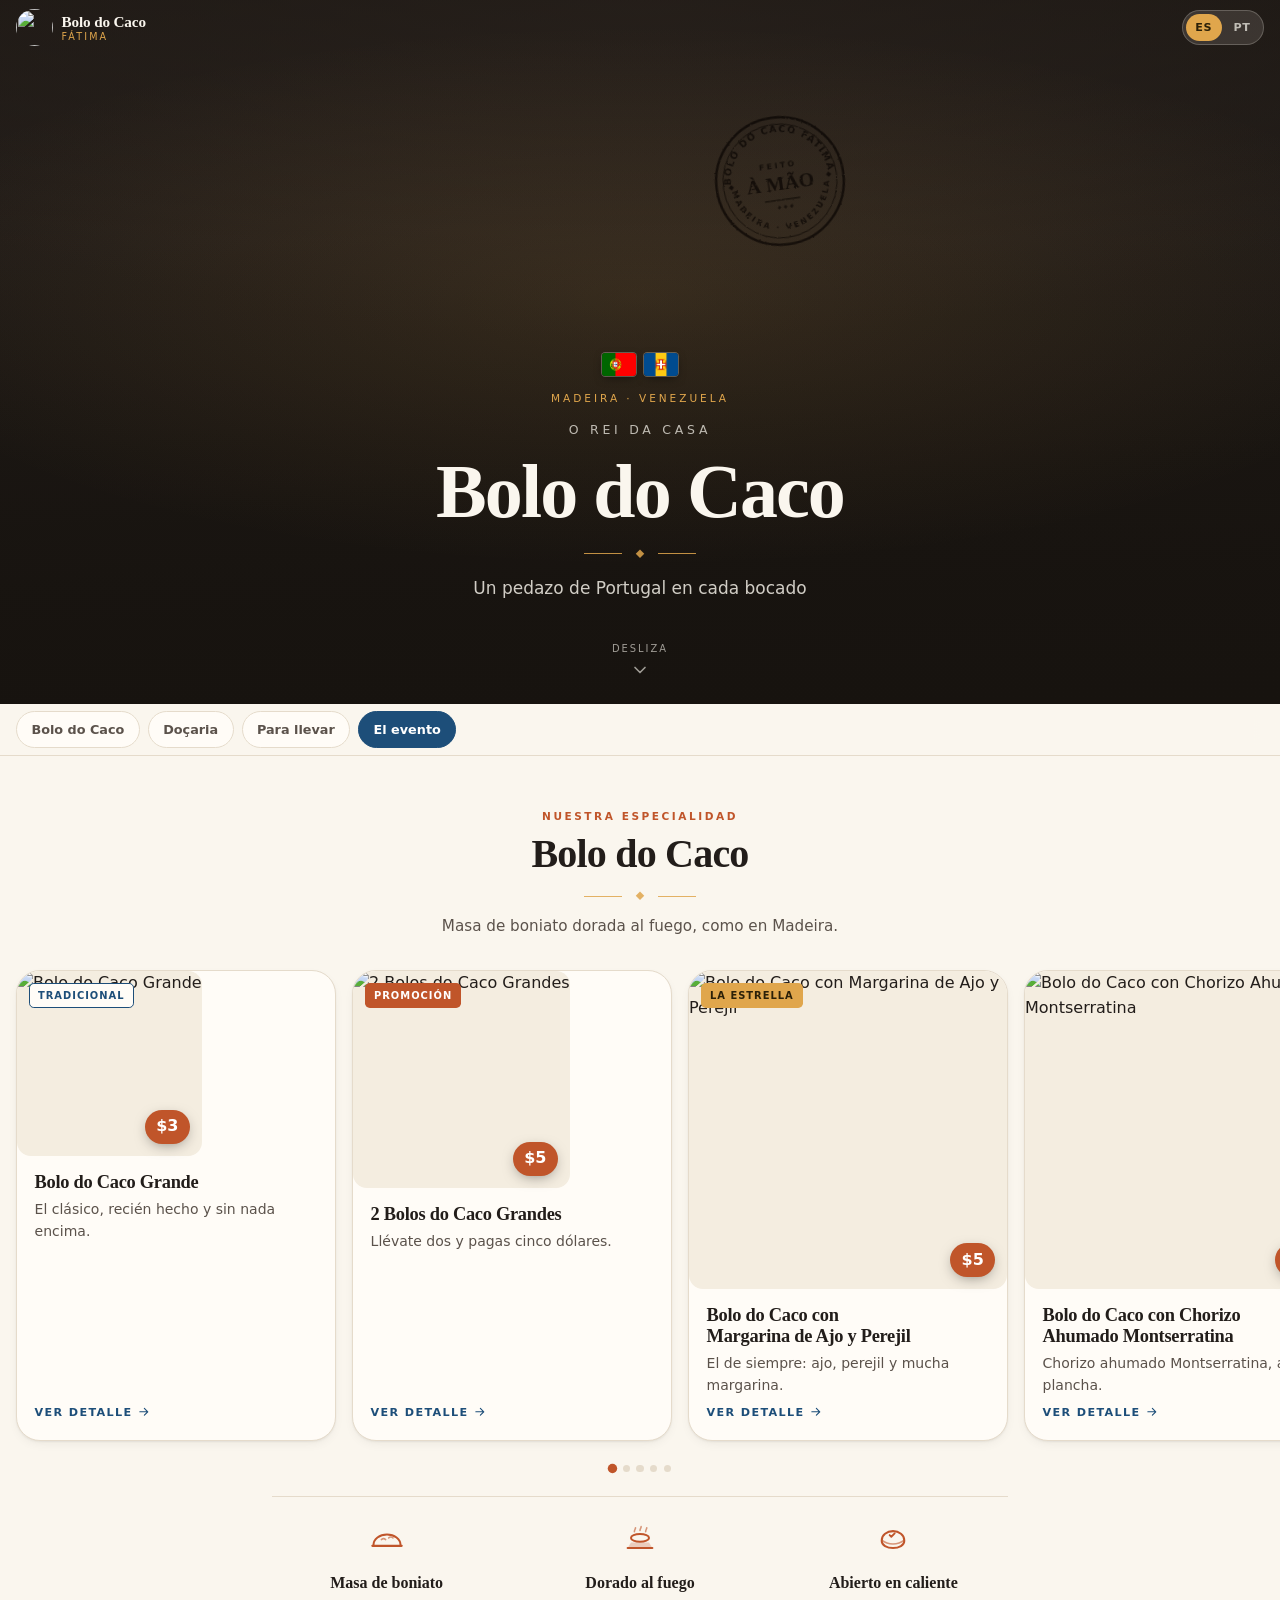
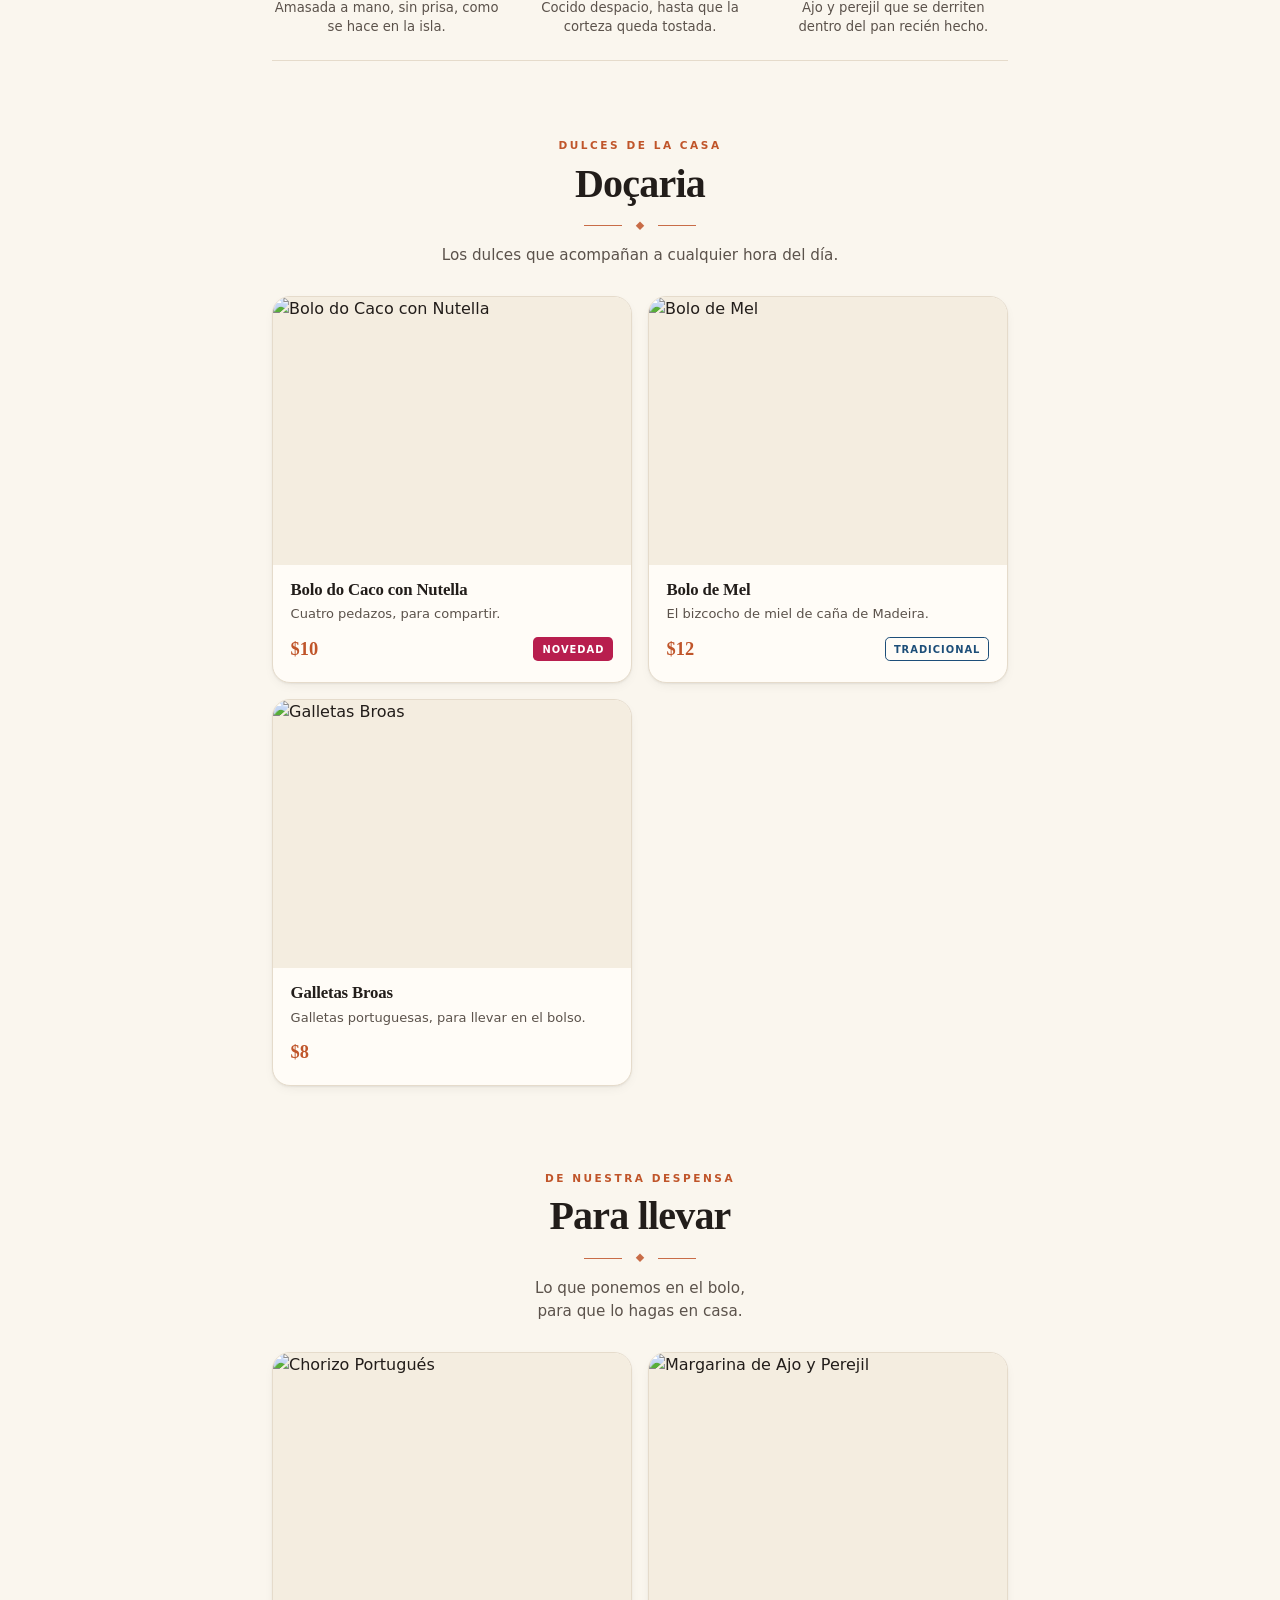
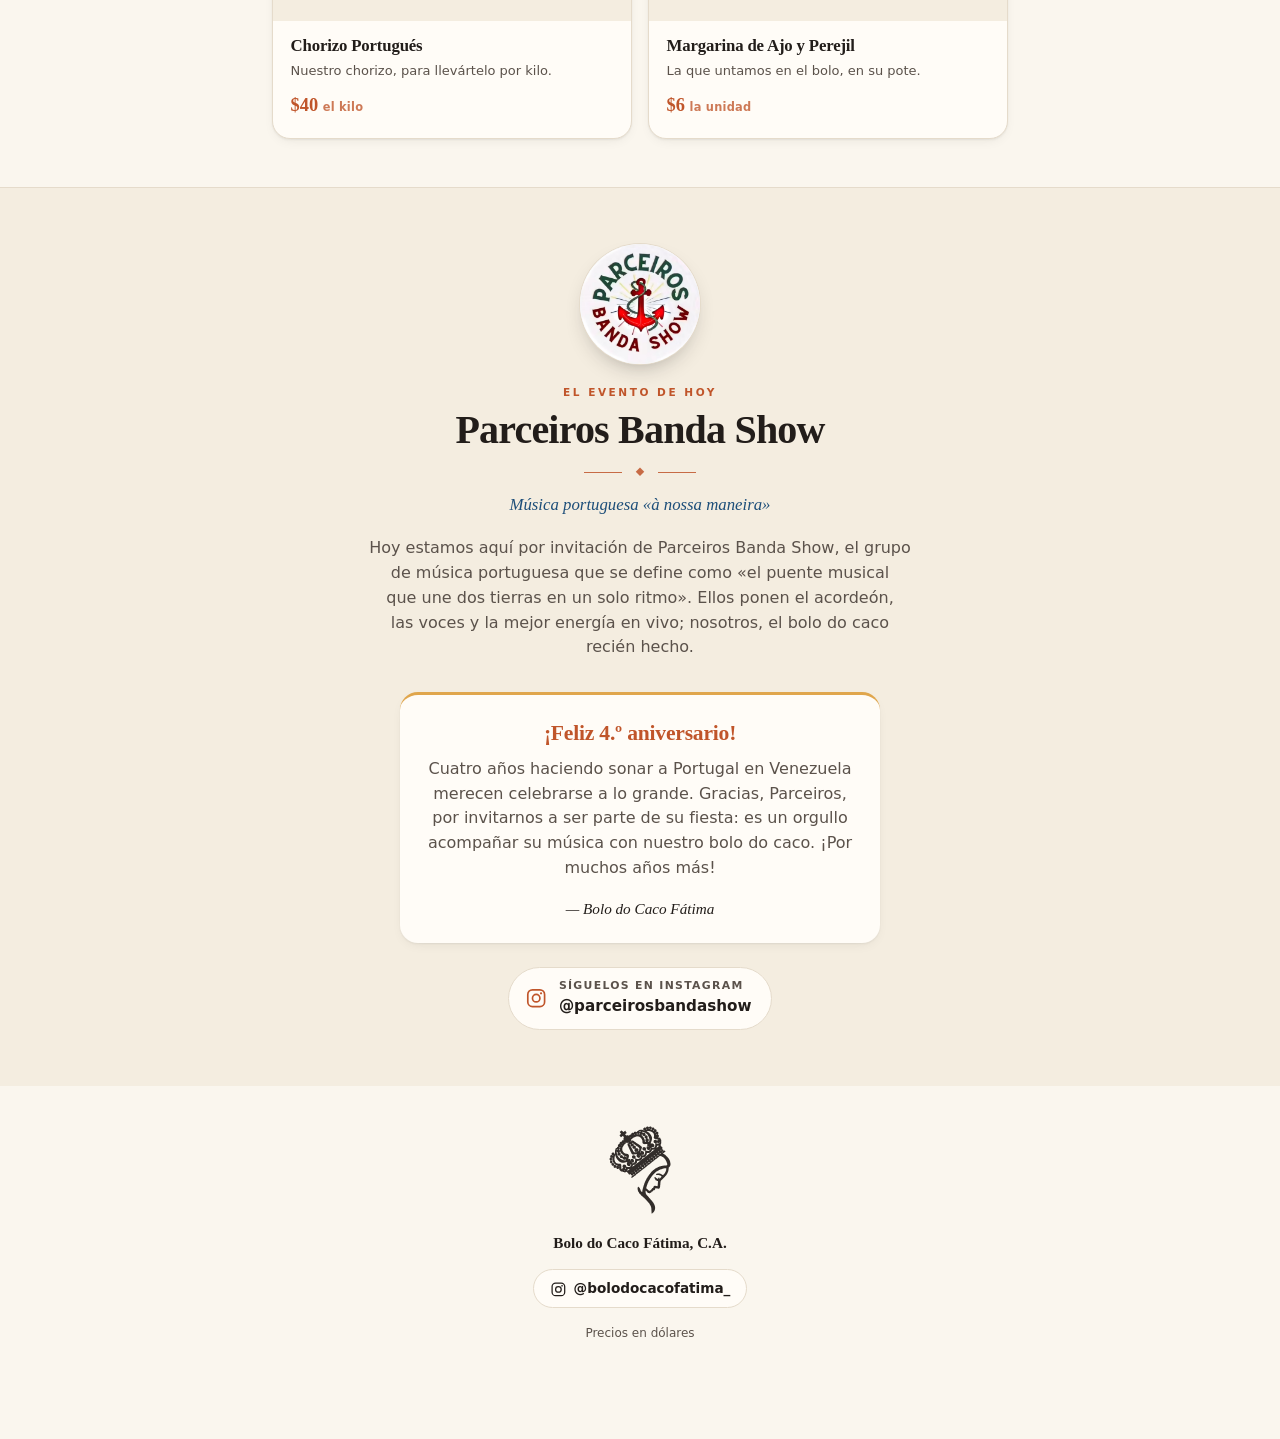
==== index.html @ c0e659c2 "Evento con Parceiros Banda Show; fuera prego, bifana y espetadas - El evento del día pasa a ser la i" ====
<!doctype html>
<html lang="es" data-lang="es">
<head>
<meta charset="utf-8">
<meta name="version" content="2026-11-01.1">
<meta name="viewport" content="width=device-width, initial-scale=1, viewport-fit=cover">
<title>Bolo do Caco Fátima — Menú</title>
<meta name="description" content="Bolo do Caco Fátima, C.A. — Bolo do caco, chorizo portugués y doçaria de Madeira. Menú de la panadería.">
<meta name="theme-color" content="#221D1A">

<meta property="og:type" content="website">
<meta property="og:url" content="https://bolodocacofatima.github.io/">
<meta property="og:title" content="Bolo do Caco Fátima — Menú">
<meta property="og:description" content="Un pedazo de Portugal en cada bocado.">
<meta property="og:image" content="https://bolodocacofatima.github.io/assets/img/og-cover.jpg">
<meta name="twitter:card" content="summary_large_image">

<link rel="icon" href="favicon.svg" type="image/svg+xml">
<link rel="apple-touch-icon" href="assets/img/logo-256.png">
<link rel="manifest" href="site.webmanifest">

<link rel="preload" href="assets/fonts/fraunces-latin.woff2" as="font" type="font/woff2" crossorigin>
<link rel="preload" href="assets/fonts/inter-latin.woff2" as="font" type="font/woff2" crossorigin>
<link rel="stylesheet" href="assets/css/styles.css?v=2026-11-01.1">
</head>
<body>

<a class="skip-link" href="#menu">Ir al menú</a>

<!-- ============ CABECERA ============ -->
<header class="topbar" id="topbar">
  <a class="brand" href="#top" aria-label="Bolo do Caco Fátima — inicio">
    <img class="brand__mark" src="assets/img/logo-256.png" alt="" width="256" height="256" decoding="async">
    <span class="brand__text">
      <strong>Bolo do Caco</strong>
      <em>Fátima</em>
    </span>
  </a>

  <div class="langswitch" role="group" aria-label="Idioma / Idioma">
    <button type="button" class="langswitch__btn is-active" data-lang-btn="es" aria-pressed="true">ES</button>
    <button type="button" class="langswitch__btn" data-lang-btn="pt" aria-pressed="false">PT</button>
  </div>
</header>

<main id="top">

  <!-- ============ HERO ============ -->
  <section class="hero" id="hero">
    <div class="hero__media" id="heroMedia" aria-hidden="true"></div>
    <div class="hero__veil" aria-hidden="true"></div>

    <!-- Sello de la casa: marcado sobre la corteza. Decorativo, no se anuncia
         a los lectores de pantalla porque no aporta nada que no diga ya el hero. -->
    <svg class="sello" viewBox="0 0 130 130" fill="none" aria-hidden="true" focusable="false">
      <defs>
        <!-- irregularidad del borde: evita el aspecto de vector perfecto -->
        <filter id="selloRough">
          <feTurbulence type="fractalNoise" baseFrequency="0.85" numOctaves="3" seed="11" result="n"/>
          <feDisplacementMap in="SourceGraphic" in2="n" scale="1.7" xChannelSelector="R" yChannelSelector="G"/>
        </filter>
        <path id="selloArcoTop" d="M 65,65 m -47,0 a 47,47 0 0 1 94,0"/>
        <path id="selloArcoBot" d="M 65,65 m -47,0 a 47,47 0 0 0 94,0"/>
      </defs>
      <g filter="url(#selloRough)">
        <circle cx="65" cy="65" r="61" stroke="currentColor" stroke-width="2.4"/>
        <circle cx="65" cy="65" r="54.5" stroke="currentColor" stroke-width=".9"/>
        <text fill="currentColor" font-size="9" font-weight="700" letter-spacing="1.35">
          <textPath href="#selloArcoTop" startOffset="50%" text-anchor="middle">BOLO DO CACO FÁTIMA</textPath>
        </text>
        <text fill="currentColor" font-size="7.6" font-weight="600" letter-spacing="2.2">
          <textPath href="#selloArcoBot" startOffset="50%" text-anchor="middle">MADEIRA · VENEZUELA</textPath>
        </text>
        <path d="M15.5 65l2.6-2.6 2.6 2.6-2.6 2.6zM109.3 65l2.6-2.6 2.6 2.6-2.6 2.6z" fill="currentColor"/>
        <text x="65" y="53" fill="currentColor" font-size="7.4" font-weight="700"
              letter-spacing="2.4" text-anchor="middle">FEITO</text>
        <text x="65" y="74" fill="currentColor" font-size="19" font-weight="700"
              text-anchor="middle" class="sello__display">À MÃO</text>
        <path d="M48 83h34" stroke="currentColor" stroke-width="1.1"/>
        <path d="M59 90l1.9-1.9 1.9 1.9-1.9 1.9zM65 90l1.9-1.9 1.9 1.9-1.9 1.9zM71 90l1.9-1.9 1.9 1.9-1.9 1.9z"
              fill="currentColor" opacity=".85"/>
      </g>
    </svg>
    <div class="hero__inner">
      <div class="hero__banderas">
        <img src="assets/img/bandera-portugal.png" alt="Portugal" width="600" height="400">
        <img src="assets/img/bandera-madeira.png" alt="Madeira" width="600" height="400">
      </div>
      <p class="hero__kicker" data-i18n="site.kicker">Madeira · Venezuela</p>
      <h1 class="hero__title">
        <span class="hero__title-small">O rei da casa</span>
        Bolo do Caco
      </h1>
      <span class="flourish" aria-hidden="true"></span>
      <p class="hero__tagline" data-i18n="site.tagline">Un pedazo de Portugal en cada bocado</p>
    </div>
    <a class="hero__cue" href="#menu" aria-label="Bajar al menú">
      <span data-i18n="ui.scroll">Desliza</span>
      <svg viewBox="0 0 24 24" aria-hidden="true" focusable="false"><path d="M6 9l6 6 6-6" fill="none" stroke="currentColor" stroke-width="2" stroke-linecap="round" stroke-linejoin="round"/></svg>
    </a>
  </section>

  <!-- ============ NAV DE CATEGORÍAS (sticky) ============ -->
  <nav class="catnav" id="catnav" aria-label="Categorías del menú">
    <ul class="catnav__list" id="catnavList"></ul>
  </nav>

  <div id="menu">
    <!-- Las secciones del menú se generan aquí desde data/menu.js -->
  </div>

  <!-- ============ EL EVENTO DEL DÍA ============ -->
  <section class="evento" id="evento" aria-labelledby="evento-title" hidden>
    <div class="wrap">
      <picture class="evento__logo" id="eventoLogo" hidden></picture>
      <p class="kicker" id="eventoKicker"></p>
      <h2 class="section__title" id="evento-title"></h2>
      <span class="flourish flourish--dark" aria-hidden="true"></span>
      <p class="evento__subtitle" id="eventoSubtitle"></p>
      <p class="evento__text" id="eventoText"></p>
      <div class="nota" id="eventoNote" hidden></div>
      <a class="evento__ig" id="eventoIg" target="_blank" rel="noopener" hidden></a>
      <dl class="facts" id="eventoFacts"></dl>
    </div>
  </section>

</main>

<!-- ============ PIE ============ -->
<footer class="footer">
  <div class="wrap">
    <!-- Nuestra Señora de Fátima, que da nombre a la casa. En modo oscuro se
         pinta en crema para que no desaparezca sobre el fondo. -->
    <picture class="footer__virgen">
      <source srcset="assets/img/virgen-fatima-crema.svg" media="(prefers-color-scheme: dark)">
      <img src="assets/img/virgen-fatima.svg" alt="Nossa Senhora de Fátima" width="357" height="504" loading="lazy">
    </picture>
    <p class="footer__brand">Bolo do Caco Fátima, C.A.</p>
    <a class="footer__ig" id="footerIg" href="#" target="_blank" rel="noopener"></a>
    <p class="footer__note" data-i18n="ui.priceNote">Precios en dólares</p>
  </div>
</footer>

<!-- ============ BOTÓN FLOTANTE ============ -->
<a class="fab" id="fab" href="#" target="_blank" rel="noopener">
  <span class="fab__icon" id="fabIcon" aria-hidden="true"></span>
  <span class="fab__label" id="fabLabel">Encargar</span>
</a>

<!-- ============ BOTTOM SHEET (detalle de producto) ============ -->
<div class="sheet" id="sheet" hidden>
  <div class="sheet__backdrop" data-sheet-close></div>
  <div class="sheet__panel" role="dialog" aria-modal="true" aria-labelledby="sheetTitle">
    <button class="sheet__close" type="button" data-sheet-close aria-label="Cerrar">
      <svg viewBox="0 0 24 24" aria-hidden="true" focusable="false"><path d="M6 6l12 12M18 6L6 18" fill="none" stroke="currentColor" stroke-width="2" stroke-linecap="round"/></svg>
    </button>
    <span class="sheet__grip" aria-hidden="true"></span>
    <div class="sheet__media" id="sheetMedia"></div>
    <div class="sheet__body">
      <div class="sheet__badges" id="sheetBadges"></div>
      <h2 class="sheet__title" id="sheetTitle"></h2>
      <p class="sheet__price" id="sheetPrice"></p>
      <p class="sheet__desc" id="sheetDesc"></p>
      <div class="sheet__actions" id="sheetActions"></div>
    </div>
  </div>
</div>

<script src="data/menu.js?v=2026-11-01.1"></script>
<script src="assets/js/app.js?v=2026-11-01.1"></script>
</body>
</html>
---- assets/css/styles.css ----
/* =============================================================
   BOLO DO CACO FÁTIMA — Hoja de estilo
   Paleta "Madeira / Azulejo" · mobile-first · modo oscuro auto
   ============================================================= */

/* ---------- 1. Fuentes auto-alojadas ---------- */
@font-face{
  font-family:'Fraunces';font-style:normal;font-weight:400 900;font-display:swap;
  src:url('../fonts/fraunces-latin.woff2') format('woff2');
  unicode-range:U+0000-00FF,U+0131,U+0152-0153,U+02BB-02BC,U+02C6,U+02DA,U+02DC,U+0304,U+0308,U+0329,U+2000-206F,U+20AC,U+2122,U+2191,U+2193,U+2212,U+2215,U+FEFF,U+FFFD;
}
@font-face{
  font-family:'Fraunces';font-style:normal;font-weight:400 900;font-display:swap;
  src:url('../fonts/fraunces-latin-ext.woff2') format('woff2');
  unicode-range:U+0100-02BA,U+02BD-02C5,U+02C7-02CC,U+02CE-02D7,U+02DD-02FF,U+0304,U+0308,U+0329,U+1D00-1DBF,U+1E00-1E9F,U+1EF2-1EFF,U+2020,U+20A0-20AB,U+20AD-20C0,U+2113,U+2C60-2C7F,U+A720-A7FF;
}
@font-face{
  font-family:'Inter';font-style:normal;font-weight:400 700;font-display:swap;
  src:url('../fonts/inter-latin.woff2') format('woff2');
  unicode-range:U+0000-00FF,U+0131,U+0152-0153,U+02BB-02BC,U+02C6,U+02DA,U+02DC,U+0304,U+0308,U+0329,U+2000-206F,U+20AC,U+2122,U+2191,U+2193,U+2212,U+2215,U+FEFF,U+FFFD;
}
@font-face{
  font-family:'Inter';font-style:normal;font-weight:400 700;font-display:swap;
  src:url('../fonts/inter-latin-ext.woff2') format('woff2');
  unicode-range:U+0100-02BA,U+02BD-02C5,U+02C7-02CC,U+02CE-02D7,U+02DD-02FF,U+0304,U+0308,U+0329,U+1D00-1DBF,U+1E00-1E9F,U+1EF2-1EFF,U+2020,U+20A0-20AB,U+20AD-20C0,U+2113,U+2C60-2C7F,U+A720-A7FF;
}

/* ---------- 2. Tokens ---------- */
:root{
  /* color */
  --c-base:#FAF6EE;         /* Cal / Massa */
  --c-surface:#FFFCF7;      /* Farinha */
  --c-surface-2:#F4EDE0;
  --c-ink:#221D1A;          /* Basalto */
  --c-ink-soft:#5B524B;
  --c-line:#E5DBCB;         /* Junta */
  --c-azulejo:#1D4E79;
  --c-azulejo-deep:#143A5C;
  --c-terracota:#C0552A;
  --c-codea:#E0A64C;        /* Corteza */
  --c-louro:#3E5641;
  --c-buganvilia:#B81E4E;
  --c-on-dark:#FAF6EE;

  /* tipografía */
  --f-display:'Fraunces',Georgia,'Times New Roman',serif;
  --f-text:'Inter',system-ui,-apple-system,'Segoe UI',Roboto,sans-serif;

  /* medidas */
  --wrap:min(100% - 2rem, 46rem);
  --r-sm:.5rem; --r-md:.875rem; --r-lg:1.125rem; --r-xl:1.5rem;
  --sh-1:0 1px 2px rgb(34 29 26 / .06), 0 4px 14px -6px rgb(34 29 26 / .12);
  --sh-2:0 2px 6px rgb(34 29 26 / .08), 0 18px 40px -16px rgb(34 29 26 / .26);
  --ease:cubic-bezier(.22,.61,.36,1);
  --topbar-h:3.5rem;
  --catnav-h:3.25rem;
}

@media (prefers-color-scheme:dark){
  :root:not([data-theme="light"]){
    --c-base:#1A1614;
    --c-surface:#241F1C;
    --c-surface-2:#2E2823;
    --c-ink:#F6F0E6;
    --c-ink-soft:#B9AEA2;
    --c-line:#3A322C;
    --c-azulejo:#7FB2DC;
    --c-azulejo-deep:#A8CDEB;
    --c-terracota:#E5814F;
    --c-codea:#E9B65F;
    --c-louro:#8CA98E;
    --c-buganvilia:#E86088;
    --sh-1:0 1px 2px rgb(0 0 0 / .4), 0 4px 14px -6px rgb(0 0 0 / .5);
    --sh-2:0 2px 6px rgb(0 0 0 / .45), 0 18px 40px -16px rgb(0 0 0 / .7);
  }
}
:root[data-theme="dark"]{
  --c-base:#1A1614; --c-surface:#241F1C; --c-surface-2:#2E2823;
  --c-ink:#F6F0E6; --c-ink-soft:#B9AEA2; --c-line:#3A322C;
  --c-azulejo:#7FB2DC; --c-azulejo-deep:#A8CDEB; --c-terracota:#E5814F;
  --c-codea:#E9B65F; --c-louro:#8CA98E; --c-buganvilia:#E86088;
}

/* ---------- 3. Base ---------- */
*,*::before,*::after{box-sizing:border-box}
html{-webkit-text-size-adjust:100%;scroll-behavior:smooth;
  scroll-padding-top:calc(var(--topbar-h) + var(--catnav-h) + .5rem)}
@media (prefers-reduced-motion:reduce){html{scroll-behavior:auto}}

body{
  margin:0;
  background:var(--c-base);
  color:var(--c-ink);
  font-family:var(--f-text);
  font-size:1rem;
  line-height:1.55;
  -webkit-font-smoothing:antialiased;
  overflow-x:hidden;
}
body.is-locked{overflow:hidden}

h1,h2,h3{font-family:var(--f-display);font-weight:600;line-height:1.1;
  font-variation-settings:"SOFT" 40,"WONK" 1;margin:0}
p{margin:0}
img,svg{display:block;max-width:100%}
button{font:inherit;color:inherit}
a{color:var(--c-azulejo)}

.wrap{width:var(--wrap);margin-inline:auto}

.skip-link{position:absolute;left:-999px;top:0;z-index:100;
  background:var(--c-ink);color:var(--c-on-dark);padding:.6rem 1rem;border-radius:0 0 var(--r-sm) 0}
.skip-link:focus{left:0}

:where(a,button,[tabindex]):focus-visible{
  outline:2px solid var(--c-terracota);outline-offset:3px;border-radius:var(--r-sm)}

/* Patrón de azulejo reutilizable */
.azulejo{
  background-image:url('../img/azulejo.svg');
  background-size:88px 88px;
  background-repeat:repeat;
}

/* Filete inspirado en la calçada portuguesa */
.flourish{
  position:relative;display:block;
  width:7rem;height:.5rem;margin:1rem auto 0;
  color:var(--c-codea);
  background:
    linear-gradient(currentColor,currentColor) left center/2.4rem 1px no-repeat,
    linear-gradient(currentColor,currentColor) right center/2.4rem 1px no-repeat;
  opacity:.85;
}
.flourish::after{
  content:"";position:absolute;left:50%;top:50%;
  width:.4rem;height:.4rem;transform:translate(-50%,-50%) rotate(45deg);
  background:currentColor;
}
.flourish--dark{color:var(--c-terracota)}

/* ---------- 4. Cabecera ---------- */
.topbar{
  position:sticky;top:0;z-index:40;
  height:var(--topbar-h);
  display:flex;align-items:center;justify-content:space-between;gap:1rem;
  padding-inline:1rem;
  background:transparent;
  border-bottom:1px solid transparent;
  color:var(--c-on-dark);
  transition:border-color .3s var(--ease),background .3s var(--ease),color .3s var(--ease);
}
.topbar.is-stuck{
  background:color-mix(in srgb, var(--c-base) 85%, transparent);
  backdrop-filter:saturate(1.4) blur(12px);
  -webkit-backdrop-filter:saturate(1.4) blur(12px);
  border-bottom-color:var(--c-line);
  color:var(--c-ink);
}
/* Sobre el hero oscuro la píldora de idioma se aclara */
.topbar:not(.is-stuck) .brand__text em{color:var(--c-codea)}
.topbar:not(.is-stuck) .langswitch{
  background:rgb(250 246 238 / .12);border-color:rgb(250 246 238 / .22)}
.topbar:not(.is-stuck) .langswitch__btn{color:rgb(250 246 238 / .7)}
.topbar:not(.is-stuck) .langswitch__btn.is-active{background:var(--c-codea);color:#2B2008}

.brand{display:flex;align-items:center;gap:.55rem;text-decoration:none;color:inherit;min-width:0}
.brand__mark{width:2.3rem;height:2.3rem;flex:0 0 auto;border-radius:50%;object-fit:contain}
.brand__text{display:flex;flex-direction:column;line-height:1;min-width:0}
.brand__text strong{font-family:var(--f-display);font-size:.95rem;font-weight:700;letter-spacing:-.01em}
.brand__text em{font-style:normal;font-size:.6rem;text-transform:uppercase;
  letter-spacing:.22em;color:var(--c-terracota);margin-top:.18rem}

.langswitch{display:flex;gap:.125rem;padding:.175rem;border-radius:999px;
  background:var(--c-surface-2);border:1px solid var(--c-line)}
.langswitch__btn{
  border:0;background:none;cursor:pointer;
  padding:.3rem .6rem;border-radius:999px;
  font-size:.7rem;font-weight:600;letter-spacing:.06em;
  color:var(--c-ink-soft);transition:background .2s var(--ease),color .2s var(--ease);
}
.langswitch__btn.is-active{background:var(--c-azulejo);color:#FFF}
:root[data-theme="dark"] .langswitch__btn.is-active{color:#10202E}

/* ---------- 5. Hero ---------- */
.hero{
  position:relative;isolation:isolate;
  min-height:clamp(30rem,82svh,44rem);
  display:grid;grid-template-rows:1fr auto;
  align-items:end;
  padding:4rem 0 0;
  background:
    radial-gradient(120% 80% at 50% 0%, #3A302A 0%, transparent 60%),
    linear-gradient(175deg,#2B2420 0%,#221D1A 55%,#17130F 100%);
  color:var(--c-on-dark);
  overflow:hidden;
  margin-top:calc(var(--topbar-h) * -1);
  padding-top:var(--topbar-h);
}
.hero__media{
  position:absolute;inset:0;z-index:-2;
  background-size:cover;background-position:center 30%;
}
.hero__media.azulejo{opacity:.06;background-size:88px 88px}
.hero__media.has-photo{opacity:1}
.hero__veil{
  position:absolute;inset:0;z-index:-1;
  background:
    radial-gradient(90% 55% at 50% 42%, rgb(224 166 76 / .12) 0%, transparent 70%),
    linear-gradient(to top,rgb(23 19 15 / .96) 0%,rgb(23 19 15 / .74) 36%,rgb(23 19 15 / .34) 66%,rgb(23 19 15 / .62) 100%);
}
.hero__inner{grid-row:1;align-self:end;text-align:center;padding:0 1.25rem 2.5rem}
.hero__banderas{display:flex;justify-content:center;gap:.5rem;margin-bottom:.9rem}
.hero__banderas img{width:2.1rem;height:1.4rem;border-radius:.2rem;object-fit:cover;
  box-shadow:0 0 0 1px rgb(250 246 238 / .28), 0 3px 10px -2px rgb(0 0 0 / .55)}
.hero__kicker{
  font-size:.66rem;text-transform:uppercase;letter-spacing:.28em;
  color:var(--c-codea);margin-bottom:1rem;
}
.hero__title{
  font-size:clamp(2.6rem,15vw,4.75rem);
  font-variation-settings:"SOFT" 60,"WONK" 1,"opsz" 120;
  font-weight:700;letter-spacing:-.025em;
  text-wrap:balance;
}
.hero__title-small{
  display:block;
  font-family:var(--f-text);font-size:.78rem;font-weight:500;
  text-transform:uppercase;letter-spacing:.3em;
  color:rgb(250 246 238 / .72);
  margin-bottom:.85rem;
}
.hero__tagline{
  margin-top:1.1rem;font-size:1.0625rem;
  color:rgb(250 246 238 / .82);text-wrap:balance;
  max-width:22rem;margin-inline:auto;
}
.hero__cue{
  grid-row:2;justify-self:center;
  display:flex;flex-direction:column;align-items:center;gap:.2rem;
  padding:0 0 1.5rem;text-decoration:none;
  font-size:.62rem;text-transform:uppercase;letter-spacing:.2em;
  color:rgb(250 246 238 / .6);
}
.hero__cue svg{width:1.25rem;height:1.25rem;animation:bob 2.2s var(--ease) infinite}
@keyframes bob{0%,100%{transform:translateY(0);opacity:.6}50%{transform:translateY(4px);opacity:1}}
@media (prefers-reduced-motion:reduce){.hero__cue svg{animation:none}}

/* Sello de la casa, marcado sobre la corteza del pan */
.sello{
  position:absolute;z-index:1;pointer-events:none;
  width:clamp(6.25rem,29vw,8.5rem);height:auto;aspect-ratio:1;
  top:16%;right:max(1.25rem, calc(50% - 13rem));
  transform:rotate(-8deg);
  color:#2A1708;opacity:.72;
  mix-blend-mode:multiply;
  filter:url(#selloRough) blur(.2px);
  font-family:var(--f-text);
}
.sello__display{font-family:var(--f-display);font-variation-settings:"SOFT" 40,"WONK" 1}
/* sin foto de portada el sello no tendría sobre qué marcarse */
.hero__media.azulejo ~ .sello{display:none}

/* ---------- 6. Nav de categorías ---------- */
.catnav{
  position:sticky;top:var(--topbar-h);z-index:35;
  height:var(--catnav-h);
  display:flex;align-items:center;
  background:color-mix(in srgb, var(--c-base) 88%, transparent);
  backdrop-filter:blur(12px);-webkit-backdrop-filter:blur(12px);
  border-bottom:1px solid var(--c-line);
}
.catnav__list{
  display:flex;gap:.5rem;margin:0;padding:0 1rem;list-style:none;
  overflow-x:auto;scrollbar-width:none;-webkit-overflow-scrolling:touch;
  width:100%;
}
.catnav__list::-webkit-scrollbar{display:none}
.chip{
  display:inline-block;white-space:nowrap;text-decoration:none;
  padding:.45rem .9rem;border-radius:999px;
  border:1px solid var(--c-line);background:var(--c-surface);
  color:var(--c-ink-soft);
  font-size:.8rem;font-weight:600;
  transition:background .22s var(--ease),color .22s var(--ease),border-color .22s var(--ease);
}
.chip.is-active{background:var(--c-azulejo);border-color:var(--c-azulejo);color:#FFF}
:root[data-theme="dark"] .chip.is-active{color:#10202E}
@media (prefers-color-scheme:dark){
  :root:not([data-theme="light"]) .chip.is-active,
  :root:not([data-theme="light"]) .langswitch__btn.is-active{color:#10202E}
}

/* ---------- 7. Secciones ---------- */
.section{padding:3.25rem 0 1rem;scroll-margin-top:calc(var(--topbar-h) + var(--catnav-h))}
.section--hero{position:relative;padding-bottom:1.5rem}
.section--hero::before{
  content:"";position:absolute;inset:0;z-index:-1;
  background-image:url('../img/azulejo.svg');background-size:88px 88px;
  opacity:.035;pointer-events:none;
}
.section__head{width:var(--wrap);margin:0 auto 1.75rem;text-align:center}
.kicker{
  font-size:.66rem;text-transform:uppercase;letter-spacing:.24em;
  color:var(--c-terracota);font-weight:600;margin-bottom:.5rem;
}
.section__title{font-size:clamp(1.85rem,8vw,2.5rem);letter-spacing:-.02em;
  font-variation-settings:"SOFT" 50,"WONK" 1,"opsz" 60}
.section__tagline{margin-top:.9rem;color:var(--c-ink-soft);font-size:.95rem;
  text-wrap:balance;max-width:26rem;margin-inline:auto}

/* ---------- 8. Media / placeholder ---------- */
.media{
  position:relative;overflow:hidden;background:var(--c-surface-2);
  border-radius:var(--r-md);
}
.media img{width:100%;height:100%;object-fit:cover}
.media--43{aspect-ratio:4/3}
.media--45{aspect-ratio:4/5}
.media--11{aspect-ratio:1/1}
.ph{
  position:absolute;inset:0;overflow:hidden;
  display:grid;place-items:center;
  background-color:var(--c-surface-2);
}
.ph::before{
  content:"";position:absolute;inset:0;
  background-image:url('../img/azulejo.svg');background-size:64px 64px;
  opacity:.14;
}
.ph__letter{
  position:relative;
  font-family:var(--f-display);font-size:2.75rem;font-weight:700;
  color:var(--c-azulejo);opacity:.42;line-height:1;
  font-variation-settings:"SOFT" 60,"WONK" 1;
}
.ph__note{
  position:absolute;bottom:.6rem;left:50%;transform:translateX(-50%);
  padding:.15rem .5rem;border-radius:999px;
  background:color-mix(in srgb, var(--c-surface) 70%, transparent);
  font-size:.55rem;text-transform:uppercase;letter-spacing:.14em;
  color:var(--c-ink-soft);white-space:nowrap;
}
/* en las miniaturas estrechas no cabe el aviso */
.card__media .ph__note{display:none}
.card__media .ph__letter{font-size:1.9rem}

/* ---------- 9. Carrusel monográfico ---------- */
.carousel{position:relative}
.carousel__track{
  display:flex;gap:1rem;
  overflow-x:auto;scroll-snap-type:x mandatory;
  scroll-padding-inline:1rem;
  padding:.25rem 1rem 1.5rem;
  scrollbar-width:none;-webkit-overflow-scrolling:touch;
}
.carousel__track::-webkit-scrollbar{display:none}
.bolo{
  flex:0 0 min(84%,20rem);scroll-snap-align:center;
  background:var(--c-surface);border:1px solid var(--c-line);
  border-radius:var(--r-xl);box-shadow:var(--sh-1);
  overflow:hidden;text-align:left;cursor:pointer;
  padding:0;display:flex;flex-direction:column;
  transition:transform .3s var(--ease),box-shadow .3s var(--ease);
}
.bolo:active{transform:scale(.985)}
@media (hover:hover){.bolo:hover{box-shadow:var(--sh-2);transform:translateY(-2px)}}
.bolo__media{position:relative;border-radius:0}
.precio__unidad{
  font-family:var(--f-text);font-weight:600;
  font-size:.62em;letter-spacing:.02em;opacity:.78;
  white-space:nowrap;
}
.bolo__price{
  position:absolute;right:.75rem;bottom:.75rem;
  background:var(--c-terracota);color:#FFF;
  font-weight:700;font-size:1rem;
  padding:.3rem .7rem;border-radius:999px;
  box-shadow:0 4px 14px -4px rgb(34 29 26 / .5);
  font-variant-numeric:tabular-nums;
}
.bolo__body{padding:1rem 1.1rem 1.2rem;display:flex;flex-direction:column;gap:.45rem;flex:1}
.bolo__name{font-size:1.15rem;letter-spacing:-.015em;text-wrap:balance;
  font-variation-settings:"SOFT" 40,"WONK" 1,"opsz" 24}
.bolo__short{font-size:.875rem;color:var(--c-ink-soft)}
.bolo__more{
  margin-top:auto;font-size:.7rem;font-weight:700;text-transform:uppercase;
  letter-spacing:.12em;color:var(--c-azulejo);
  display:inline-flex;align-items:center;gap:.3rem;
}
.bolo__more svg{width:.85rem;height:.85rem}

.carousel__dots{display:flex;justify-content:center;gap:.4rem;padding-bottom:.5rem}
.dot{width:.45rem;height:.45rem;border-radius:50%;border:0;padding:0;cursor:pointer;
  background:var(--c-line);transition:background .2s var(--ease),transform .2s var(--ease)}
.dot.is-active{background:var(--c-terracota);transform:scale(1.35)}

/* ---------- 10. Badges ---------- */
.badges{display:flex;flex-wrap:wrap;gap:.35rem}
.badge{
  font-size:.62rem;font-weight:700;text-transform:uppercase;letter-spacing:.1em;
  padding:.22rem .5rem;border-radius:.3rem;
  background:var(--c-surface-2);color:var(--c-ink-soft);
  border:1px solid var(--c-line);
}
.badge--promo{background:var(--c-terracota);color:#FFF;border-color:transparent}
.badge--estrella{background:var(--c-codea);color:#2B2008;border-color:transparent}
.badge--novedad{background:var(--c-buganvilia);color:#FFF;border-color:transparent}
.badge--tradicional{background:transparent;color:var(--c-azulejo);border-color:var(--c-azulejo)}
.badge--vegetariano{background:transparent;color:var(--c-louro);border-color:var(--c-louro)}
.bolo__badges{position:absolute;left:.75rem;top:.75rem}
/* sobre la foto, las de contorno llevan fondo para leerse en cualquier imagen */
.bolo__badges .badge--tradicional,
.bolo__badges .badge--vegetariano{background:var(--c-surface)}

/* ---------- 11. Tira narrativa ---------- */
.story{
  width:var(--wrap);margin:1rem auto 0;
  display:grid;gap:.75rem;
  border-top:1px solid var(--c-line);border-bottom:1px solid var(--c-line);
  padding:1.5rem 0;
}
@media (min-width:40rem){.story{grid-template-columns:repeat(3,1fr);gap:1.5rem}}
.story__item{display:grid;grid-template-columns:2.25rem 1fr;gap:.85rem;align-items:start}
@media (min-width:40rem){.story__item{grid-template-columns:1fr;text-align:center;justify-items:center}}
.story__icon{width:2.25rem;height:2.25rem;color:var(--c-terracota)}
.story__icon svg{width:100%;height:100%}
.story__title{font-family:var(--f-display);font-size:1rem;font-weight:700;margin-bottom:.15rem}
.story__text{font-size:.825rem;color:var(--c-ink-soft);line-height:1.45}

/* ---------- 12. Grid de productos ---------- */
.grid{
  width:var(--wrap);margin-inline:auto;
  display:grid;gap:1rem;grid-template-columns:1fr;
  padding-bottom:1rem;
}
@media (min-width:32rem){.grid{grid-template-columns:repeat(2,1fr)}}
.card{
  background:var(--c-surface);border:1px solid var(--c-line);
  border-radius:var(--r-lg);box-shadow:var(--sh-1);
  overflow:hidden;cursor:pointer;padding:0;text-align:left;
  display:grid;grid-template-rows:auto 1fr;
  transition:transform .25s var(--ease),box-shadow .25s var(--ease);
}
.card:active{transform:scale(.99)}
@media (hover:hover){.card:hover{box-shadow:var(--sh-2)}}
.card__media{position:relative;aspect-ratio:4/3;overflow:hidden}
.card__media .media{position:absolute;inset:0;border-radius:0}
.card__body{padding:1rem 1.1rem 1.15rem;display:flex;flex-direction:column;gap:.3rem}
.card__name{font-size:1.05rem;letter-spacing:-.01em;text-wrap:balance;
  font-variation-settings:"SOFT" 40,"WONK" 1,"opsz" 20}
.card__short{font-size:.8125rem;color:var(--c-ink-soft)}
.card__foot{display:flex;align-items:center;justify-content:space-between;gap:.5rem;margin-top:.35rem}
.card__price{font-family:var(--f-display);font-size:1.15rem;font-weight:700;
  color:var(--c-terracota);font-variant-numeric:tabular-nums}

/* ---------- 13. El evento del día ---------- */
.evento{
  position:relative;isolation:isolate;
  margin-top:1rem;padding:3.5rem 0;
  background:var(--c-surface-2);
  border-top:1px solid var(--c-line);
  text-align:center;
  scroll-margin-top:calc(var(--topbar-h) + var(--catnav-h));
}
.evento[hidden]{display:none}
.evento::before{
  content:"";position:absolute;inset:0;z-index:-1;
  background-image:url('../img/azulejo.svg');background-size:88px 88px;opacity:.05;
}
.evento__subtitle{
  margin-top:1rem;
  font-family:var(--f-display);font-size:1.05rem;font-style:italic;
  color:var(--c-azulejo);text-wrap:balance;
}
.evento__text{
  margin-top:1.1rem;color:var(--c-ink-soft);
  max-width:34rem;margin-inline:auto;text-align:left;text-wrap:pretty;
}
@media (min-width:36rem){.evento__text{text-align:center}}

/* logo de los invitados: se recorta en círculo, con un canto fino */
.evento__logo{display:block;width:7.5rem;height:7.5rem;margin:0 auto 1.25rem;
  border-radius:50%;overflow:hidden;background:#F7F7F7;
  box-shadow:0 0 0 1px var(--c-line), 0 10px 24px -12px rgb(34 29 26 / .45)}
.evento__logo[hidden]{display:none}
.evento__logo img{display:block;width:100%;height:100%;object-fit:cover}

/* nota firmada: papel claro con filete de corteza, como una tarjeta */
.nota{
  position:relative;max-width:30rem;margin:2rem auto 0;
  padding:1.6rem 1.4rem 1.4rem;
  background:var(--c-surface);border-radius:var(--r-lg);
  border-top:3px solid var(--c-codea);box-shadow:var(--sh-1);
  text-align:center;
}
.nota[hidden]{display:none}
.nota__titulo{
  font-family:var(--f-display);font-size:1.35rem;font-weight:700;line-height:1.15;
  letter-spacing:-.01em;color:var(--c-terracota);text-wrap:balance;
  font-variation-settings:"SOFT" 50,"WONK" 1,"opsz" 30;
}
.nota__texto{margin-top:.7rem;color:var(--c-ink-soft);text-wrap:pretty}
.nota__firma{
  margin-top:1rem;font-family:var(--f-display);font-style:italic;font-size:.95rem;
  color:var(--c-ink);
}
.nota__firma::before{content:"— "}

.evento__ig{
  display:inline-flex;align-items:center;gap:.7rem;margin-top:1.5rem;
  padding:.65rem 1.2rem .65rem 1rem;border-radius:999px;
  border:1px solid var(--c-line);background:var(--c-surface);
  color:var(--c-ink);text-decoration:none;text-align:left;font-weight:600;font-size:.95rem;
}
.evento__ig[hidden]{display:none}
.evento__ig svg{width:1.4rem;height:1.4rem;color:var(--c-terracota);flex:none}
.evento__ig small{display:block;font-size:.68rem;font-weight:600;letter-spacing:.12em;
  text-transform:uppercase;color:var(--c-ink-soft)}
@media (hover:hover){.evento__ig:hover{border-color:var(--c-terracota)}}

.facts{
  margin:2rem auto 0;padding:1.5rem 0 0;
  border-top:1px solid var(--c-line);
  display:grid;gap:1.1rem;text-align:left;
  max-width:34rem;
}
.facts[hidden]{display:none}
@media (min-width:40rem){.facts{grid-template-columns:repeat(3,1fr);gap:1.75rem}}
.fact{padding-left:.9rem;border-left:2px solid var(--c-codea)}
.fact__label{
  font-size:.62rem;text-transform:uppercase;letter-spacing:.16em;
  font-weight:700;color:var(--c-terracota);
}
.fact__value{margin:.3rem 0 0;font-size:.875rem;line-height:1.45;color:var(--c-ink-soft)}

/* ---------- 14. Pie ---------- */
.footer{padding:2.5rem 0 6rem;text-align:center}
.footer__virgen{display:block}
.footer__virgen img{display:block;height:5.5rem;width:auto;margin:0 auto 1.1rem;opacity:.92}
.footer__brand{font-family:var(--f-display);font-weight:700;font-size:.95rem}
.footer__ig{
  display:inline-flex;align-items:center;gap:.45rem;
  margin-top:.9rem;padding:.5rem 1rem;border-radius:999px;
  border:1px solid var(--c-line);background:var(--c-surface);
  color:var(--c-ink);text-decoration:none;font-size:.85rem;font-weight:600;
}
.footer__ig svg{width:1.05rem;height:1.05rem}
.footer__note{font-size:.75rem;color:var(--c-ink-soft);margin-top:1rem}

/* ---------- 15. Botón flotante ---------- */
.fab{
  position:fixed;z-index:45;
  right:1rem;bottom:calc(1rem + env(safe-area-inset-bottom));
  display:inline-flex;align-items:center;gap:.5rem;
  padding:.8rem 1.15rem;border-radius:999px;
  background:var(--c-terracota);color:#FFF;text-decoration:none;
  font-weight:600;font-size:.875rem;
  box-shadow:0 6px 22px -6px rgb(34 29 26 / .55);
  transition:transform .3s var(--ease),opacity .3s var(--ease);
}
.fab__icon{width:1.25rem;height:1.25rem;display:block}
.fab__icon svg{width:100%;height:100%}
.fab:active{transform:scale(.96)}
.fab.is-hidden{opacity:0;transform:translateY(120%);pointer-events:none}

/* ---------- 16. Bottom sheet ---------- */
.sheet{position:fixed;inset:0;z-index:60;display:flex;align-items:flex-end}
.sheet[hidden]{display:none}
.sheet__backdrop{
  position:absolute;inset:0;background:rgb(23 19 15 / .55);
  backdrop-filter:blur(2px);-webkit-backdrop-filter:blur(2px);
  opacity:0;transition:opacity .28s var(--ease);
}
.sheet__panel{
  position:relative;width:100%;max-height:92svh;overflow-y:auto;
  background:var(--c-surface);
  border-radius:var(--r-xl) var(--r-xl) 0 0;
  box-shadow:var(--sh-2);
  transform:translateY(100%);transition:transform .34s var(--ease);
  padding-bottom:calc(1.25rem + env(safe-area-inset-bottom));
  overscroll-behavior:contain;
}
@media (min-width:36rem){
  .sheet{align-items:center;justify-content:center;padding:1.5rem}
  .sheet__panel{max-width:27rem;border-radius:var(--r-xl);transform:translateY(2rem) scale(.98)}
}
.sheet.is-open .sheet__backdrop{opacity:1}
.sheet.is-open .sheet__panel{transform:none}
.sheet__grip{
  position:absolute;top:.6rem;left:50%;transform:translateX(-50%);
  width:2.5rem;height:.25rem;border-radius:999px;background:var(--c-line);
}
@media (min-width:36rem){.sheet__grip{display:none}}
.sheet__close{
  position:absolute;top:.75rem;right:.75rem;z-index:2;
  width:2.25rem;height:2.25rem;border-radius:50%;border:0;cursor:pointer;
  background:rgb(23 19 15 / .5);color:#FFF;
  display:grid;place-items:center;
}
.sheet__close svg{width:1.15rem;height:1.15rem}
.sheet__media{position:relative;aspect-ratio:1/1;overflow:hidden;background:var(--c-surface-2)}
.sheet__media .media{position:absolute;inset:0;border-radius:0}
.sheet__media img{width:100%;height:100%;object-fit:cover}
.sheet__body{padding:1.25rem 1.25rem 0;display:flex;flex-direction:column;gap:.6rem}
.sheet__title{font-size:1.5rem;letter-spacing:-.02em;text-wrap:balance;
  font-variation-settings:"SOFT" 45,"WONK" 1,"opsz" 32}
.sheet__price{font-family:var(--f-display);font-size:1.75rem;font-weight:700;
  color:var(--c-terracota);line-height:1;font-variant-numeric:tabular-nums}
.sheet__price .precio__unidad{color:var(--c-ink-soft);opacity:1}
.sheet__desc{color:var(--c-ink-soft);font-size:.95rem;text-wrap:pretty}
.sheet__actions{margin-top:.4rem}
.sheet__stand{
  display:flex;align-items:center;justify-content:center;gap:.55rem;
  margin:0;padding:.85rem 1rem;border-radius:var(--r-md);
  background:var(--c-surface-2);border:1px dashed var(--c-line);
  color:var(--c-ink-soft);
  font-size:.8rem;font-weight:600;text-transform:uppercase;letter-spacing:.08em;
}
.sheet__stand svg{width:1.2rem;height:1.2rem;color:var(--c-terracota);flex:0 0 auto}

/* ---------- 17. Revelado al hacer scroll ---------- */
.reveal{opacity:0;transform:translateY(14px);
  transition:opacity .55s var(--ease),transform .55s var(--ease)}
.reveal.is-in{opacity:1;transform:none}
@media (prefers-reduced-motion:reduce){
  .reveal{opacity:1;transform:none;transition:none}
  .bolo,.card,.btn,.fab,.sheet__panel,.sheet__backdrop{transition:none}
}
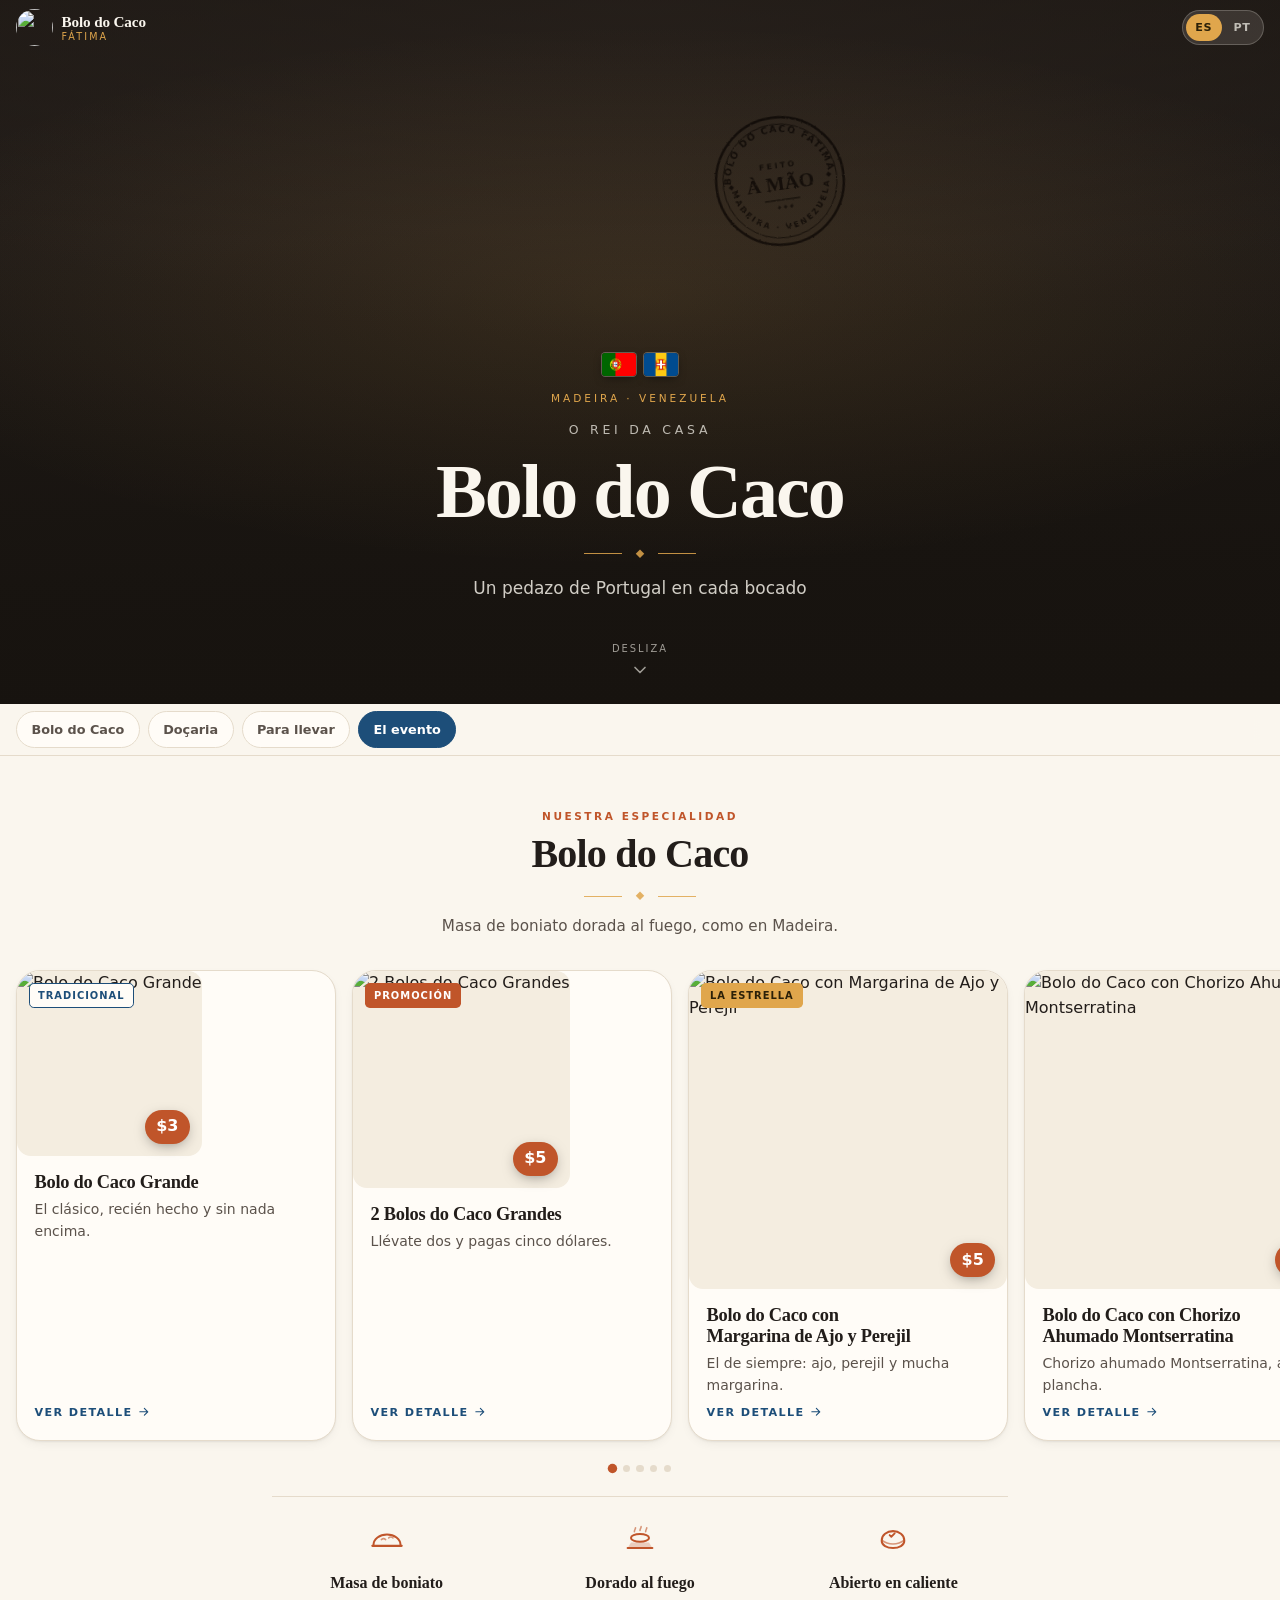
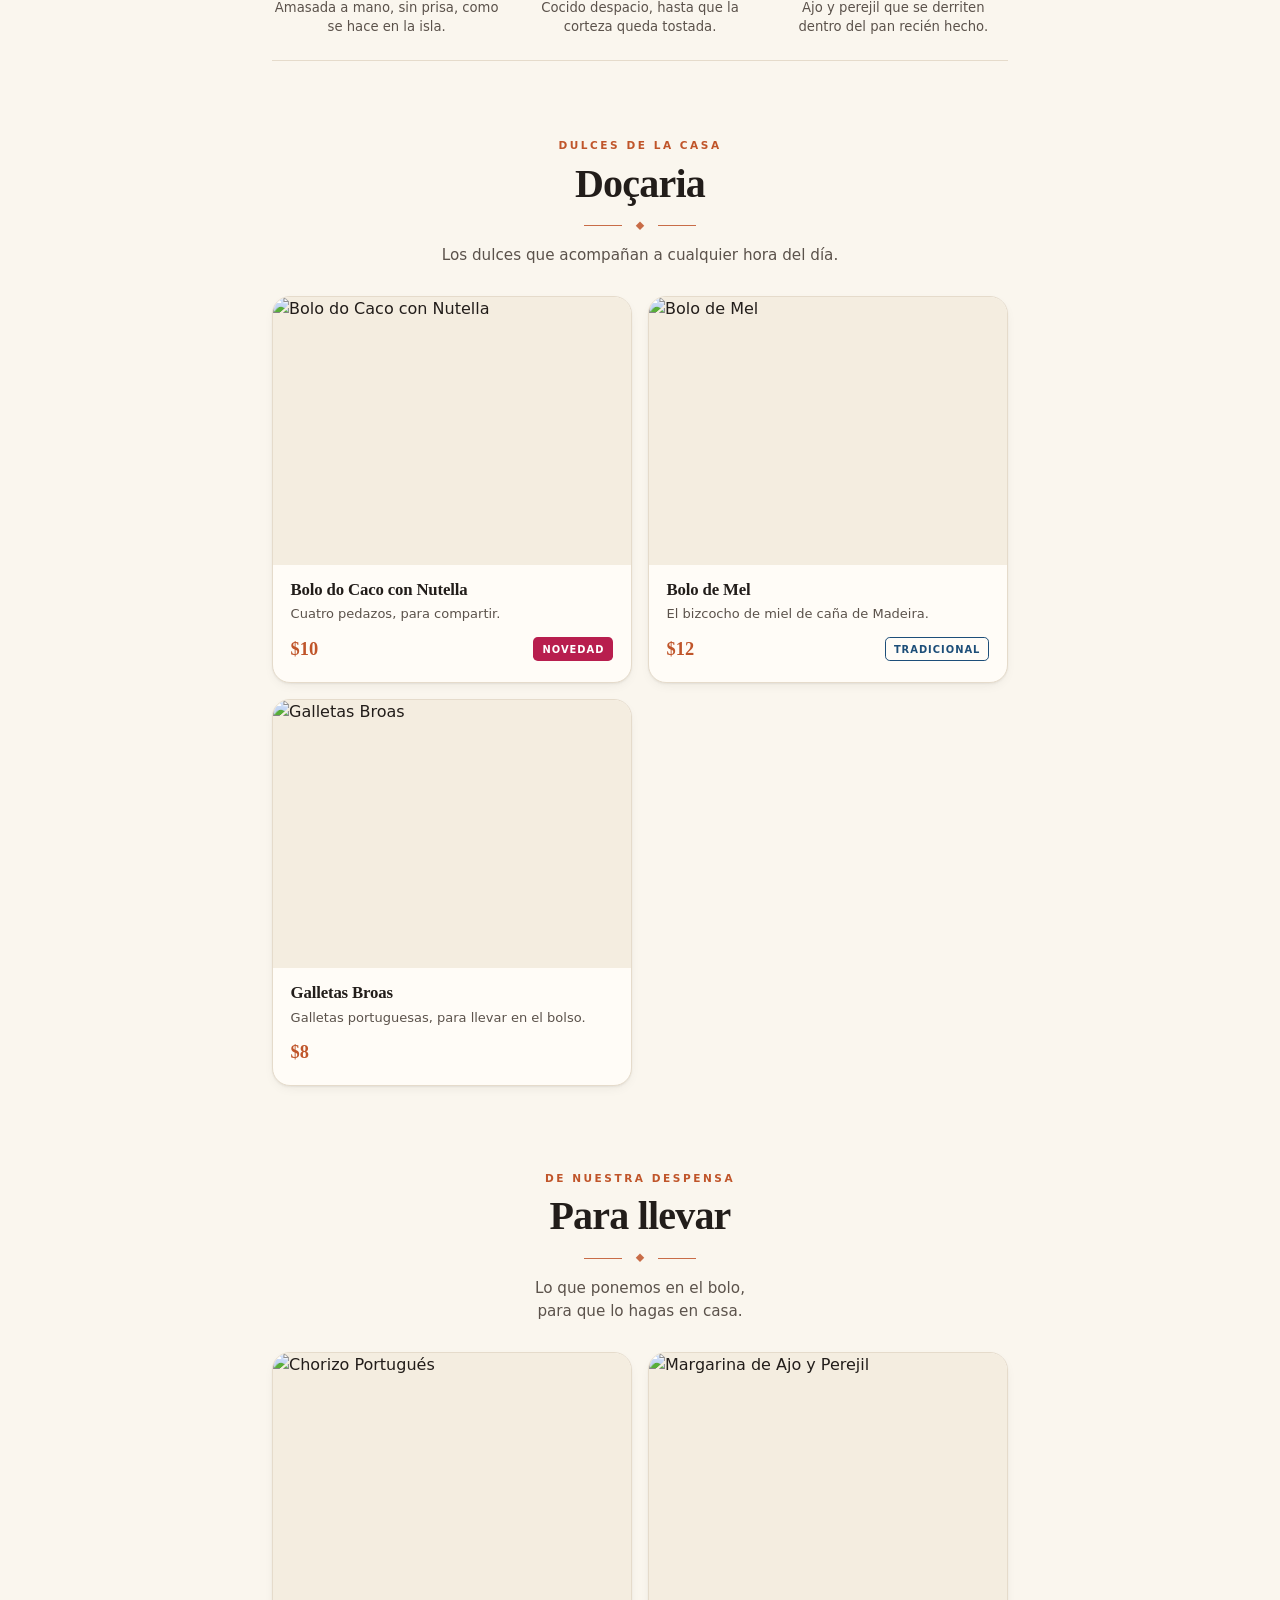
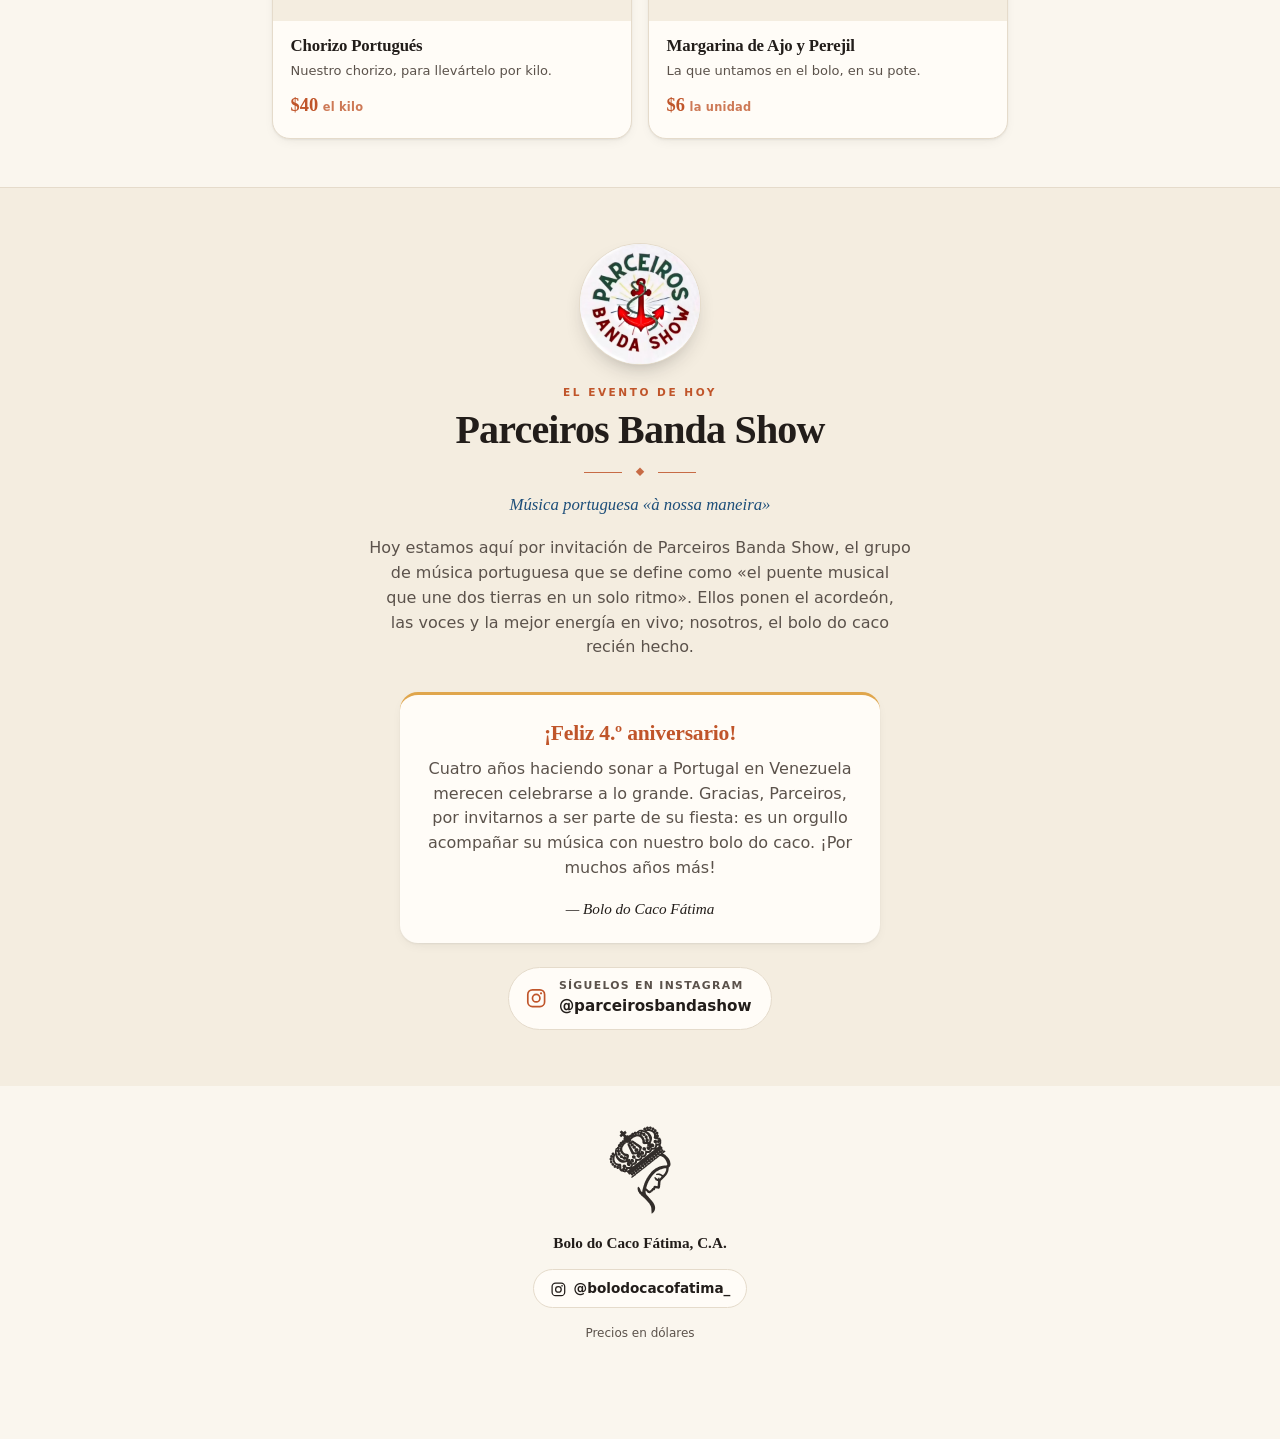
==== commit 6377ecb1: "Agradecimiento a Parceiros Banda Show también en el televisor - MOSTRAR_EVENTO = true: antes del cie" ====
--- a/index.html
+++ b/index.html
@@ -2,7 +2,7 @@
 <html lang="es" data-lang="es">
 <head>
 <meta charset="utf-8">
-<meta name="version" content="2026-11-01.1">
+<meta name="version" content="2026-11-01.2">
 <meta name="viewport" content="width=device-width, initial-scale=1, viewport-fit=cover">
 <title>Bolo do Caco Fátima — Menú</title>
 <meta name="description" content="Bolo do Caco Fátima, C.A. — Bolo do caco, chorizo portugués y doçaria de Madeira. Menú de la panadería.">
@@ -21,7 +21,7 @@
 
 <link rel="preload" href="assets/fonts/fraunces-latin.woff2" as="font" type="font/woff2" crossorigin>
 <link rel="preload" href="assets/fonts/inter-latin.woff2" as="font" type="font/woff2" crossorigin>
-<link rel="stylesheet" href="assets/css/styles.css?v=2026-11-01.1">
+<link rel="stylesheet" href="assets/css/styles.css?v=2026-11-01.2">
 </head>
 <body>
 
@@ -166,7 +166,7 @@
   </div>
 </div>
 
-<script src="data/menu.js?v=2026-11-01.1"></script>
-<script src="assets/js/app.js?v=2026-11-01.1"></script>
+<script src="data/menu.js?v=2026-11-01.2"></script>
+<script src="assets/js/app.js?v=2026-11-01.2"></script>
 </body>
 </html>
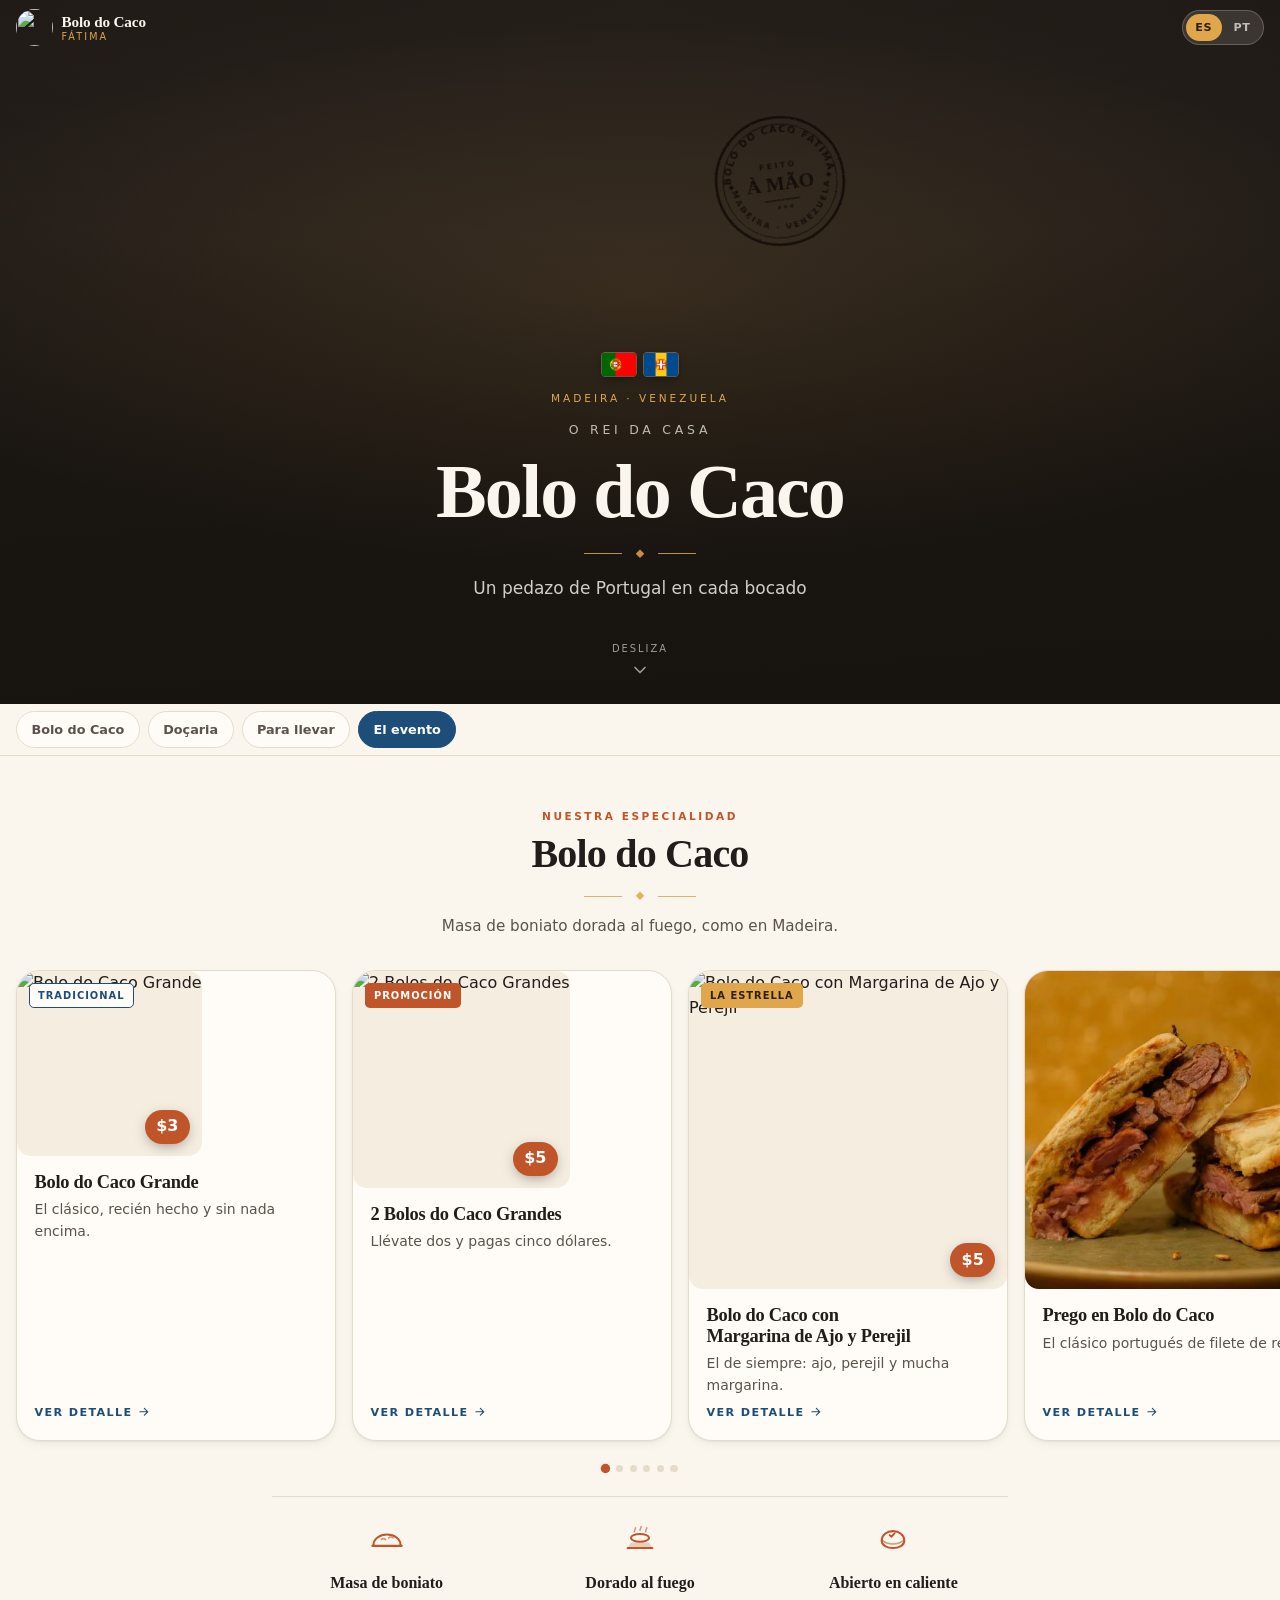
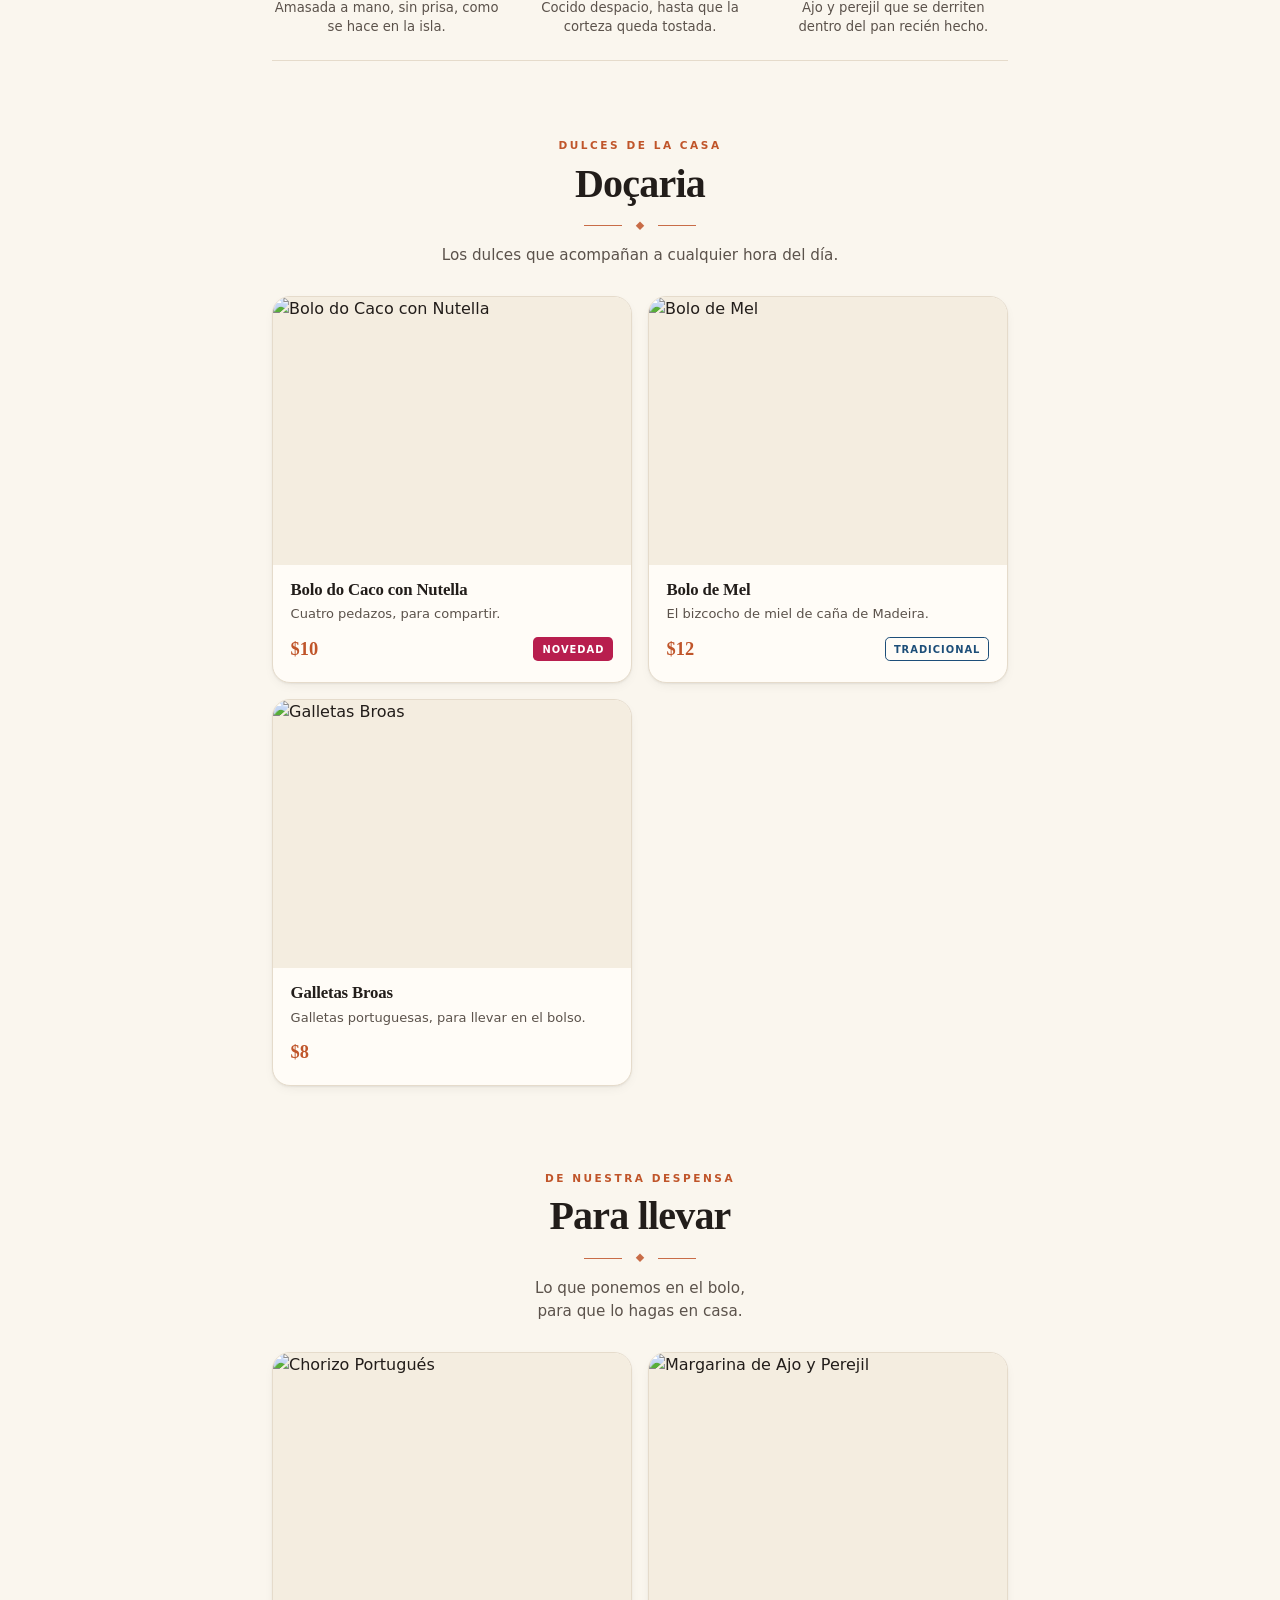
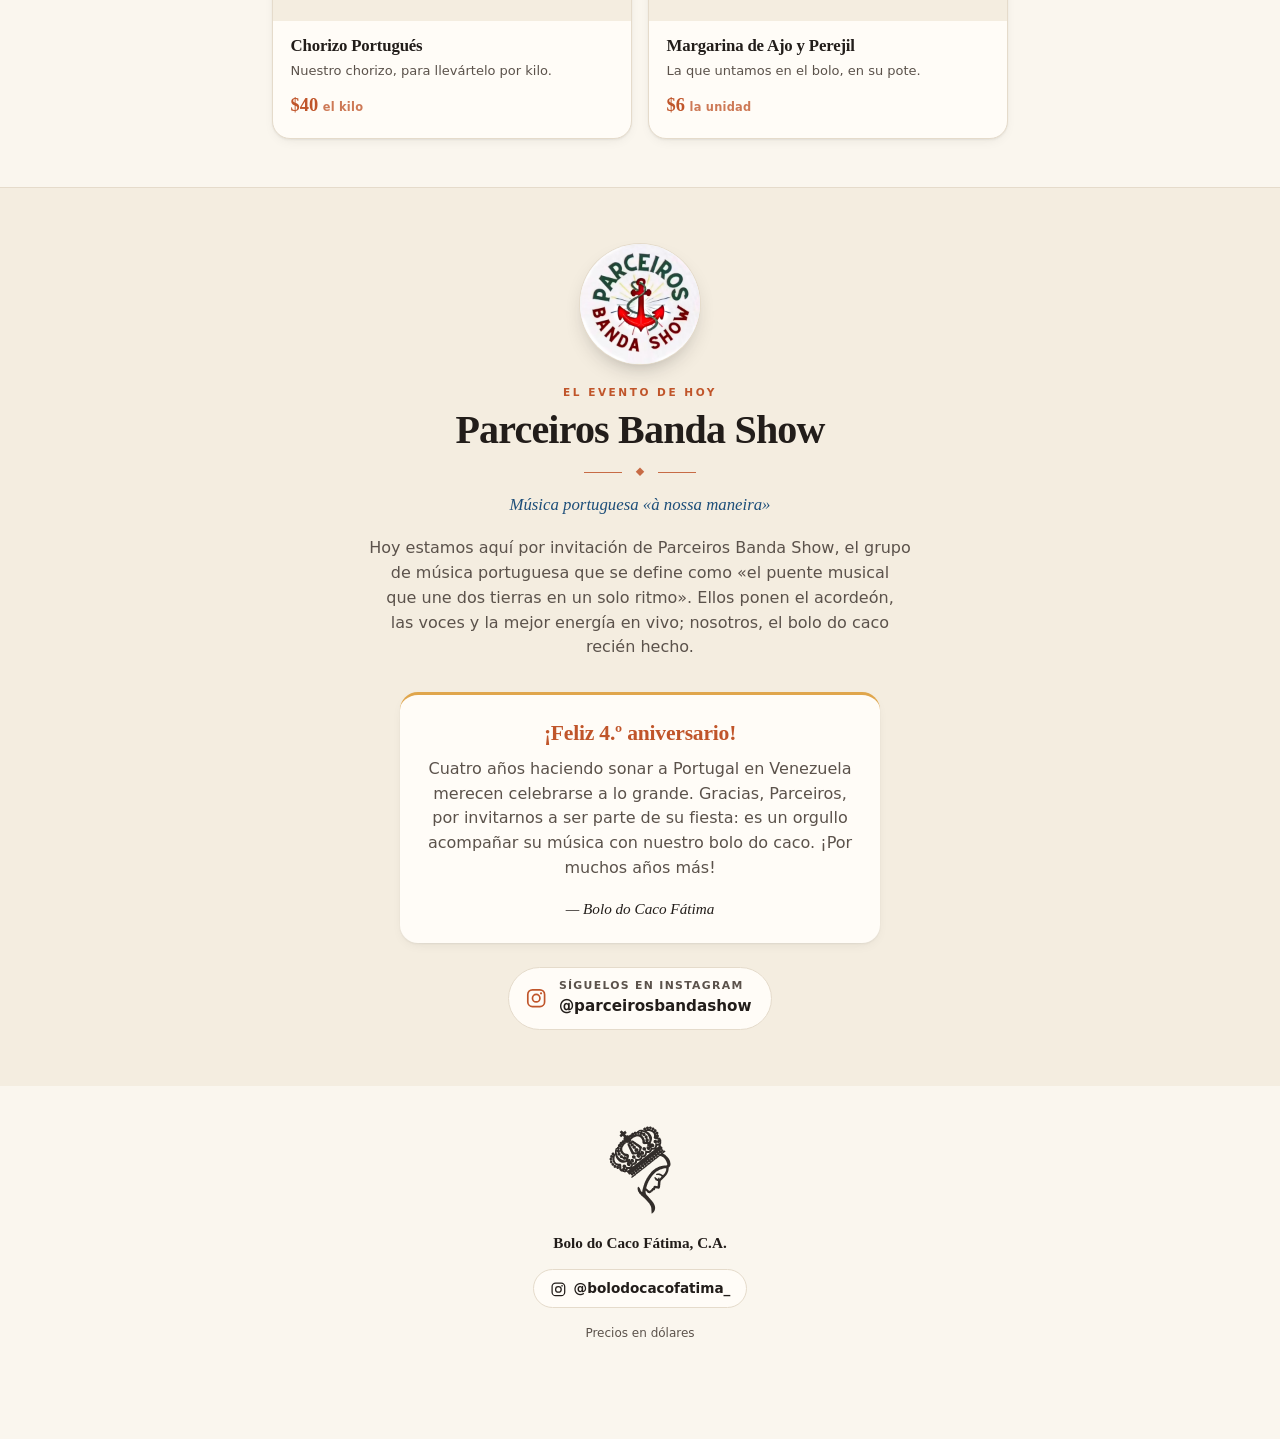
==== commit 8ca540b8: "Vuelve el prego al menú y al televisor Para el evento de Parceiros sí se vende el prego: se le quita" ====
--- a/index.html
+++ b/index.html
@@ -2,7 +2,7 @@
 <html lang="es" data-lang="es">
 <head>
 <meta charset="utf-8">
-<meta name="version" content="2026-11-01.2">
+<meta name="version" content="2026-11-01.3">
 <meta name="viewport" content="width=device-width, initial-scale=1, viewport-fit=cover">
 <title>Bolo do Caco Fátima — Menú</title>
 <meta name="description" content="Bolo do Caco Fátima, C.A. — Bolo do caco, chorizo portugués y doçaria de Madeira. Menú de la panadería.">
@@ -21,7 +21,7 @@
 
 <link rel="preload" href="assets/fonts/fraunces-latin.woff2" as="font" type="font/woff2" crossorigin>
 <link rel="preload" href="assets/fonts/inter-latin.woff2" as="font" type="font/woff2" crossorigin>
-<link rel="stylesheet" href="assets/css/styles.css?v=2026-11-01.2">
+<link rel="stylesheet" href="assets/css/styles.css?v=2026-11-01.3">
 </head>
 <body>
 
@@ -166,7 +166,7 @@
   </div>
 </div>
 
-<script src="data/menu.js?v=2026-11-01.2"></script>
-<script src="assets/js/app.js?v=2026-11-01.2"></script>
+<script src="data/menu.js?v=2026-11-01.3"></script>
+<script src="assets/js/app.js?v=2026-11-01.3"></script>
 </body>
 </html>
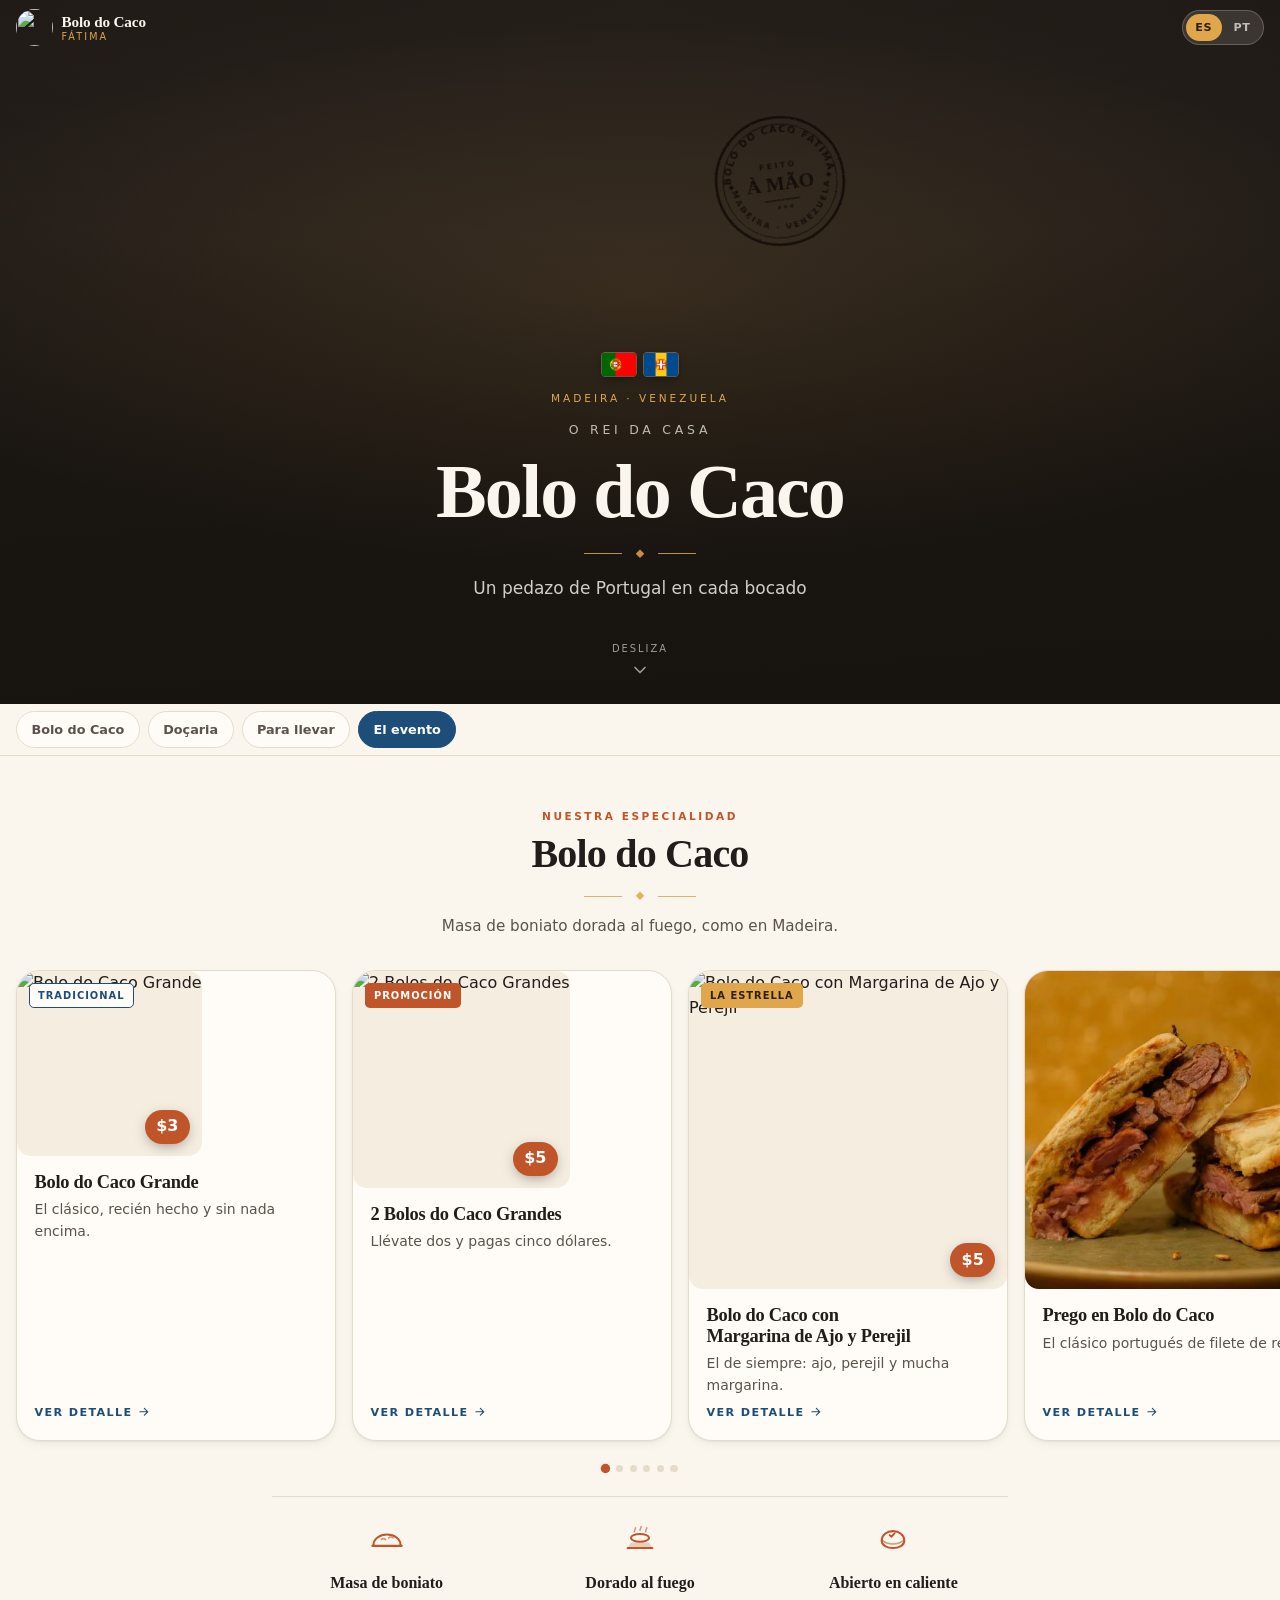
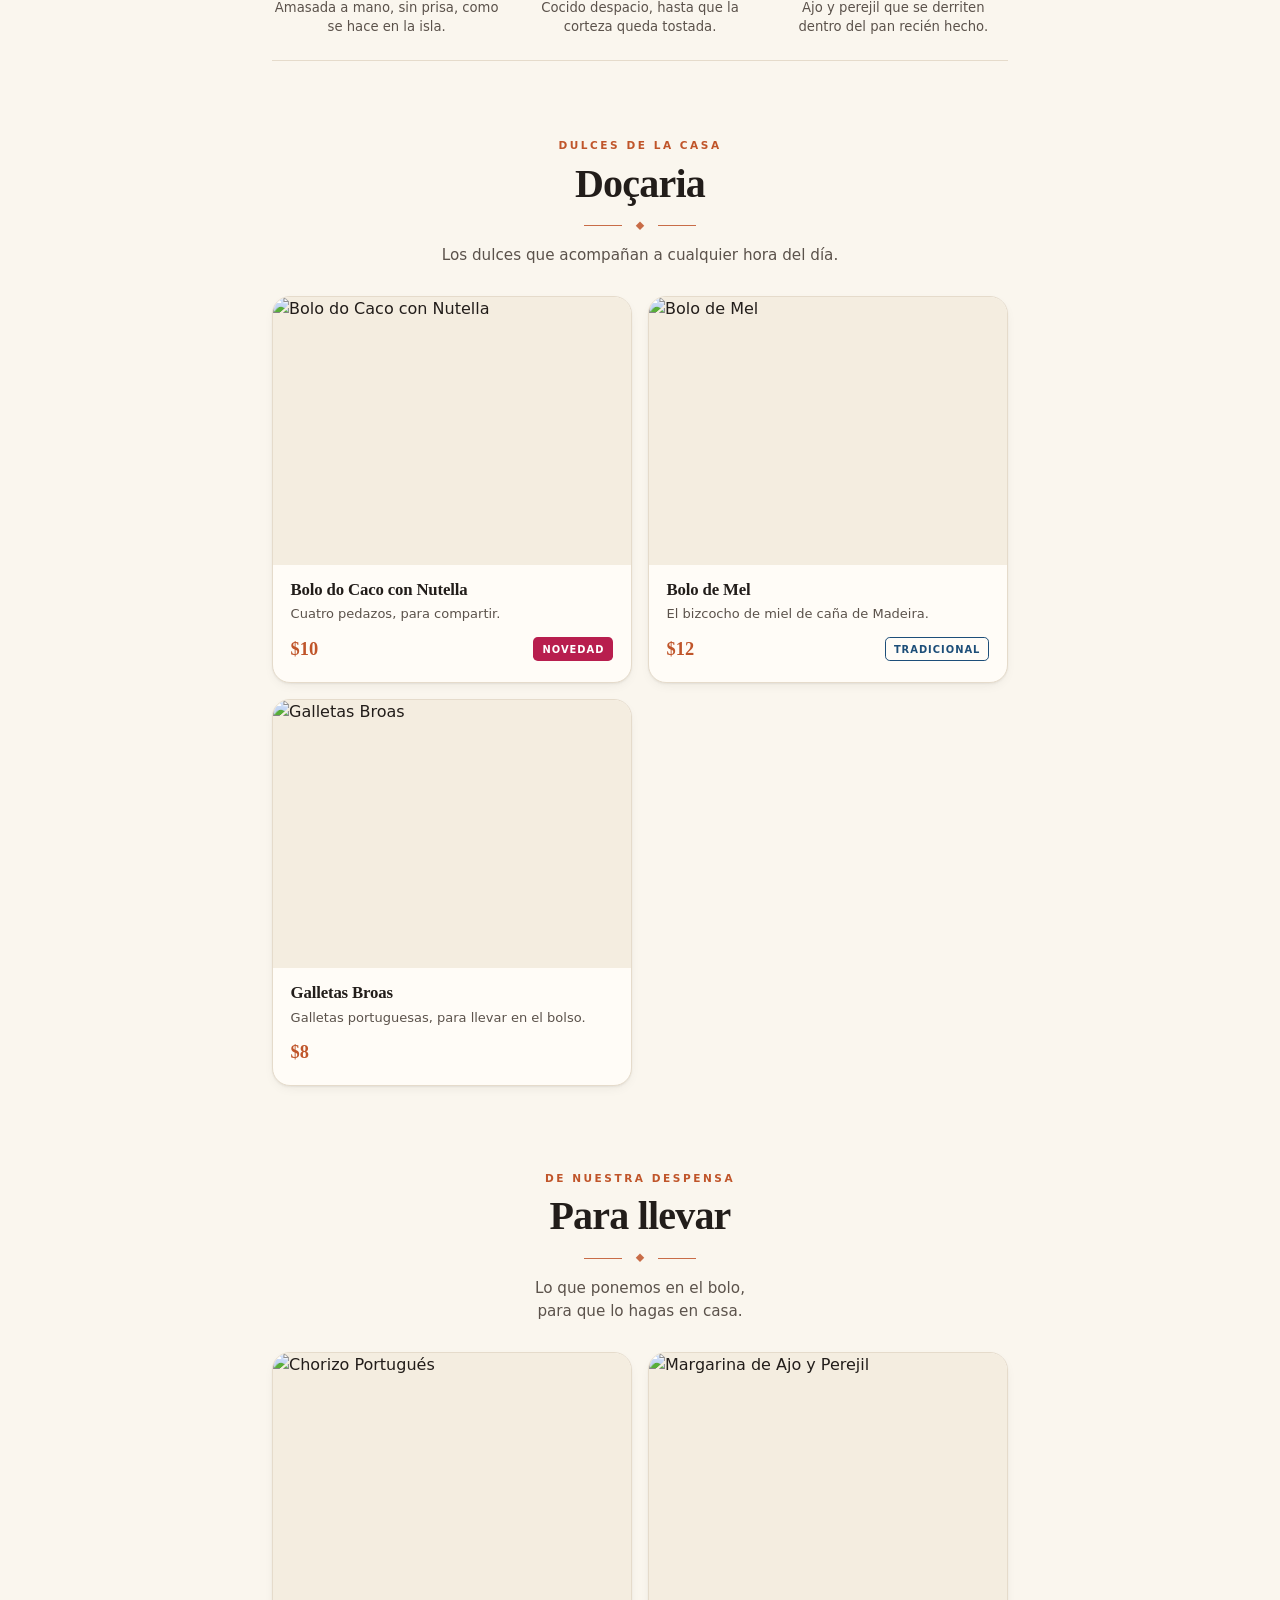
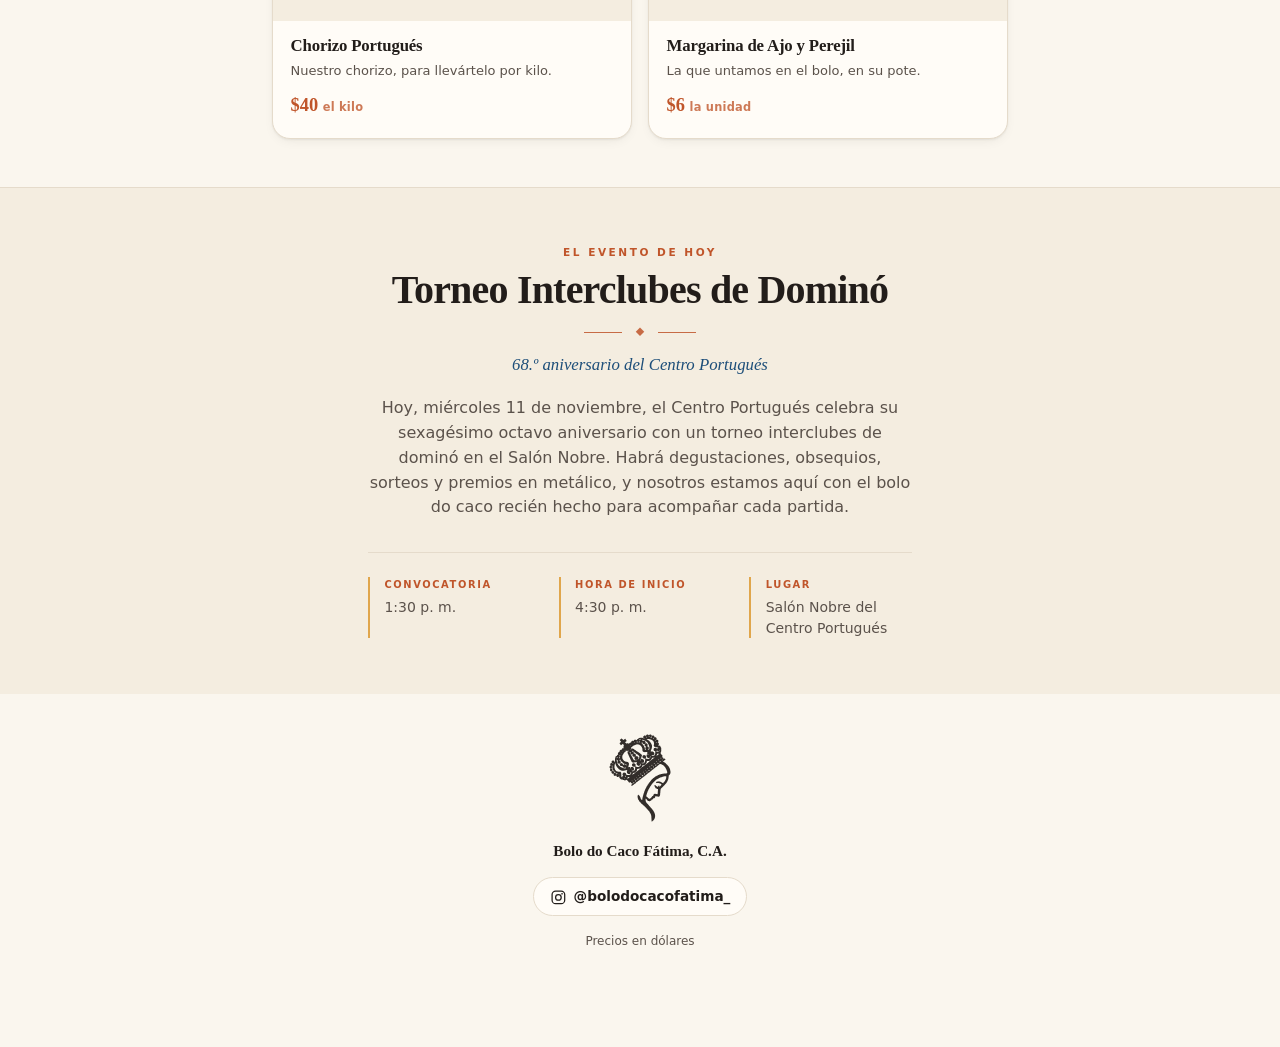
==== commit 6042dbf1: "Evento: Torneo Interclubes de Dominó del Centro Portugués - El evento del día pasa a ser el torneo i" ====
--- a/index.html
+++ b/index.html
@@ -2,7 +2,7 @@
 <html lang="es" data-lang="es">
 <head>
 <meta charset="utf-8">
-<meta name="version" content="2026-11-01.3">
+<meta name="version" content="2026-11-11.1">
 <meta name="viewport" content="width=device-width, initial-scale=1, viewport-fit=cover">
 <title>Bolo do Caco Fátima — Menú</title>
 <meta name="description" content="Bolo do Caco Fátima, C.A. — Bolo do caco, chorizo portugués y doçaria de Madeira. Menú de la panadería.">
@@ -21,7 +21,7 @@
 
 <link rel="preload" href="assets/fonts/fraunces-latin.woff2" as="font" type="font/woff2" crossorigin>
 <link rel="preload" href="assets/fonts/inter-latin.woff2" as="font" type="font/woff2" crossorigin>
-<link rel="stylesheet" href="assets/css/styles.css?v=2026-11-01.3">
+<link rel="stylesheet" href="assets/css/styles.css?v=2026-11-11.1">
 </head>
 <body>
 
@@ -166,7 +166,7 @@
   </div>
 </div>
 
-<script src="data/menu.js?v=2026-11-01.3"></script>
-<script src="assets/js/app.js?v=2026-11-01.3"></script>
+<script src="data/menu.js?v=2026-11-11.1"></script>
+<script src="assets/js/app.js?v=2026-11-11.1"></script>
 </body>
 </html>
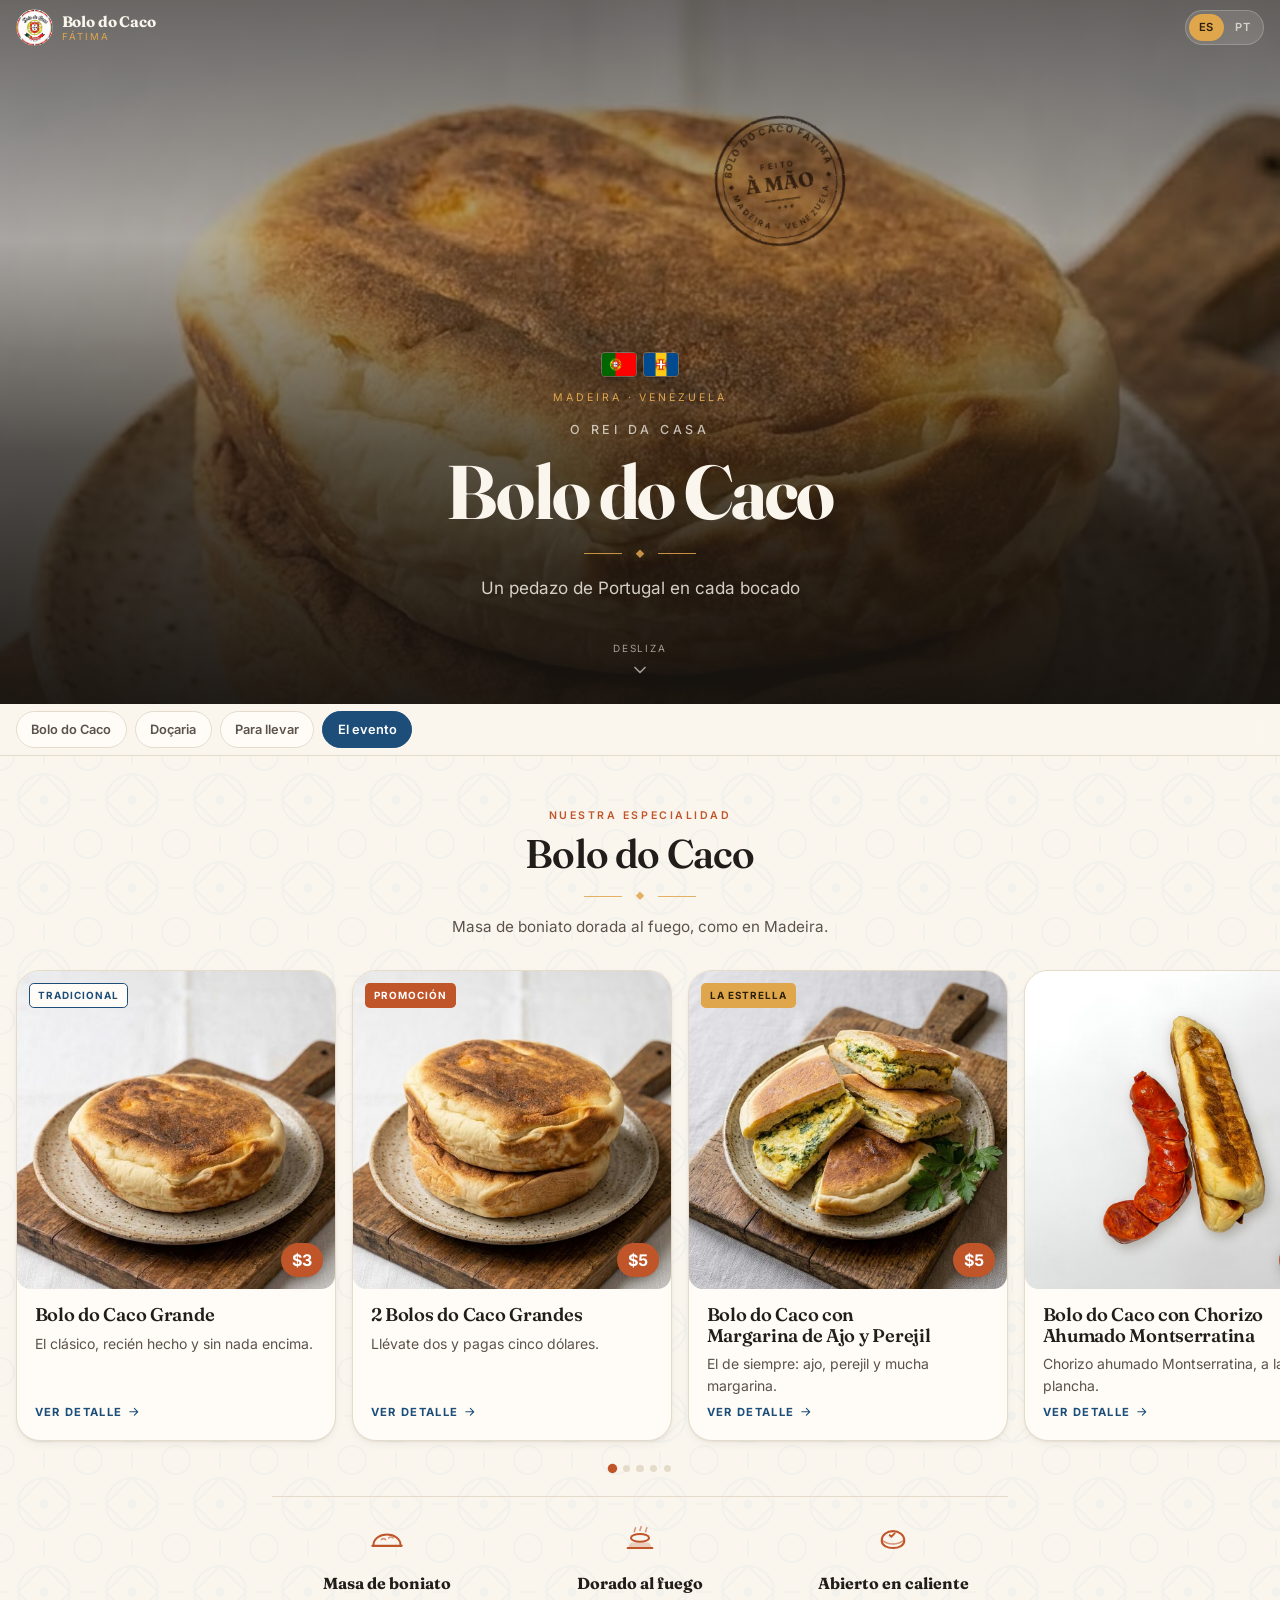
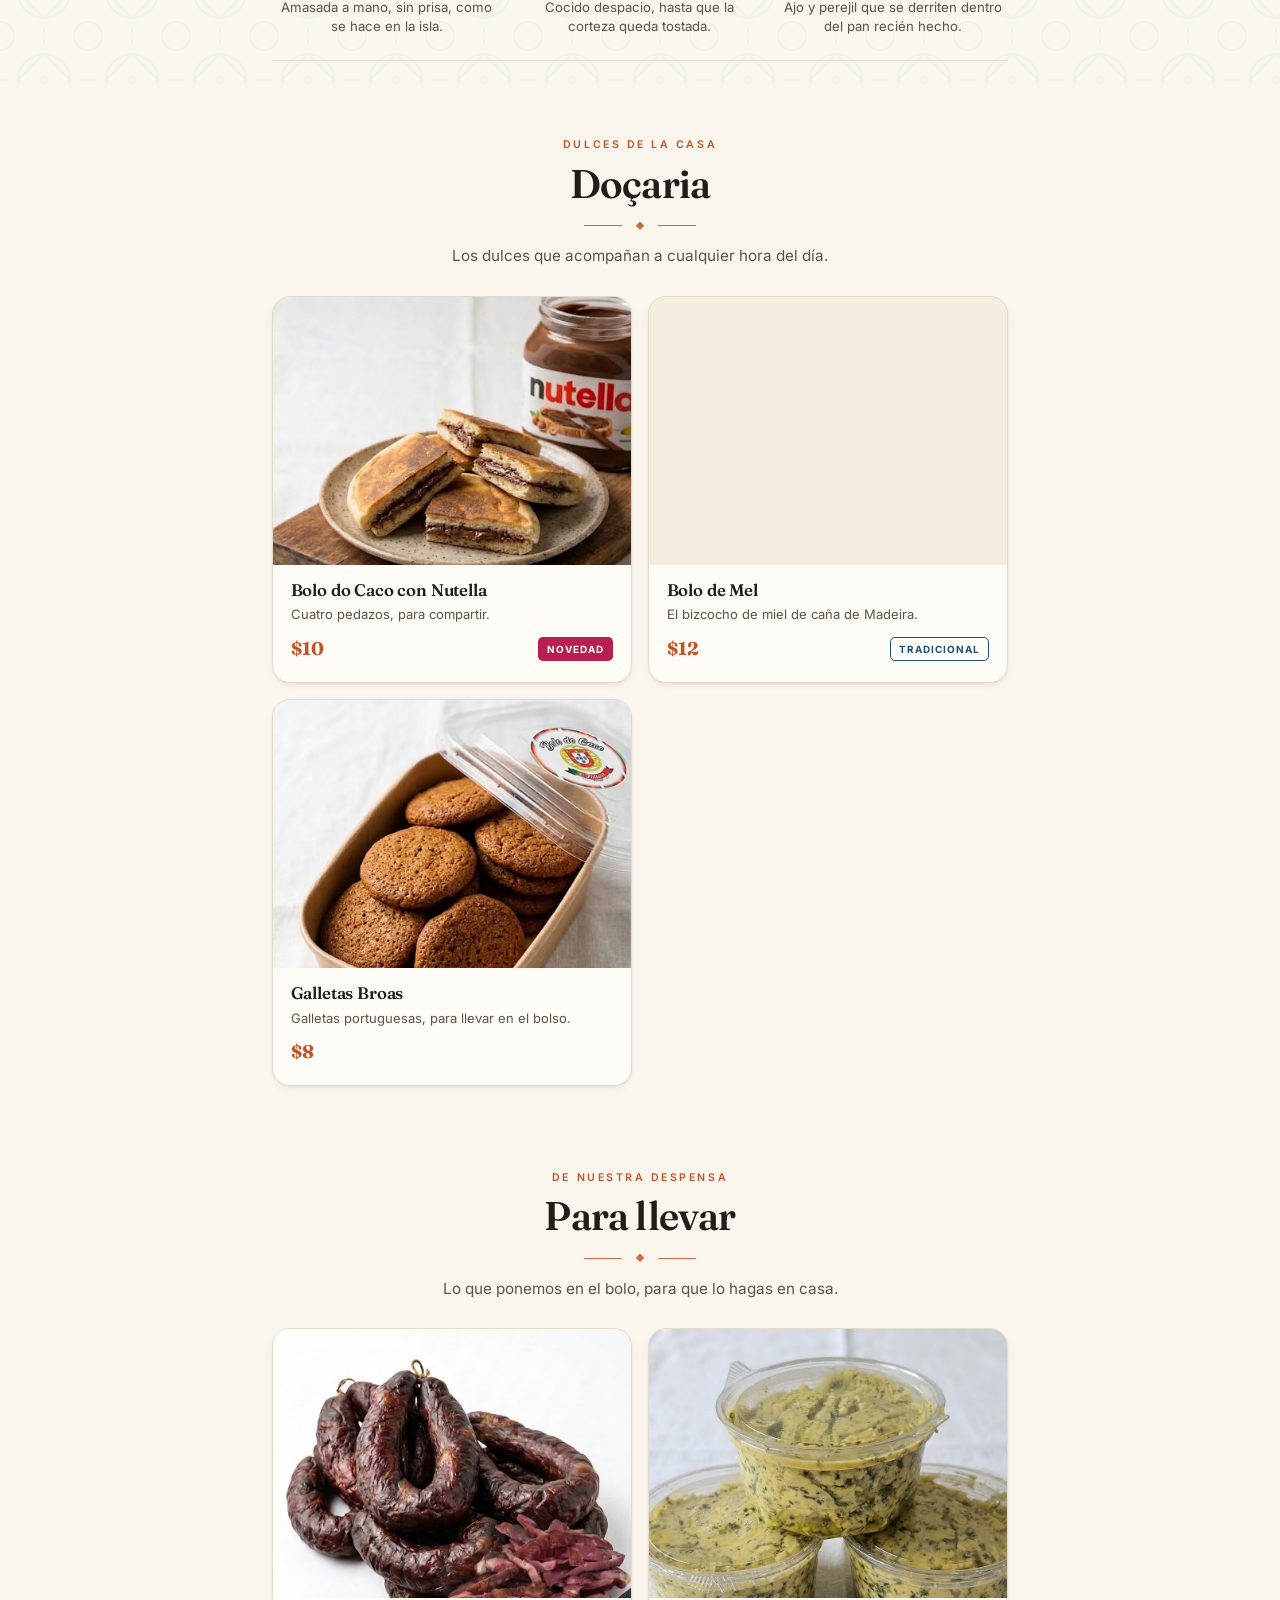
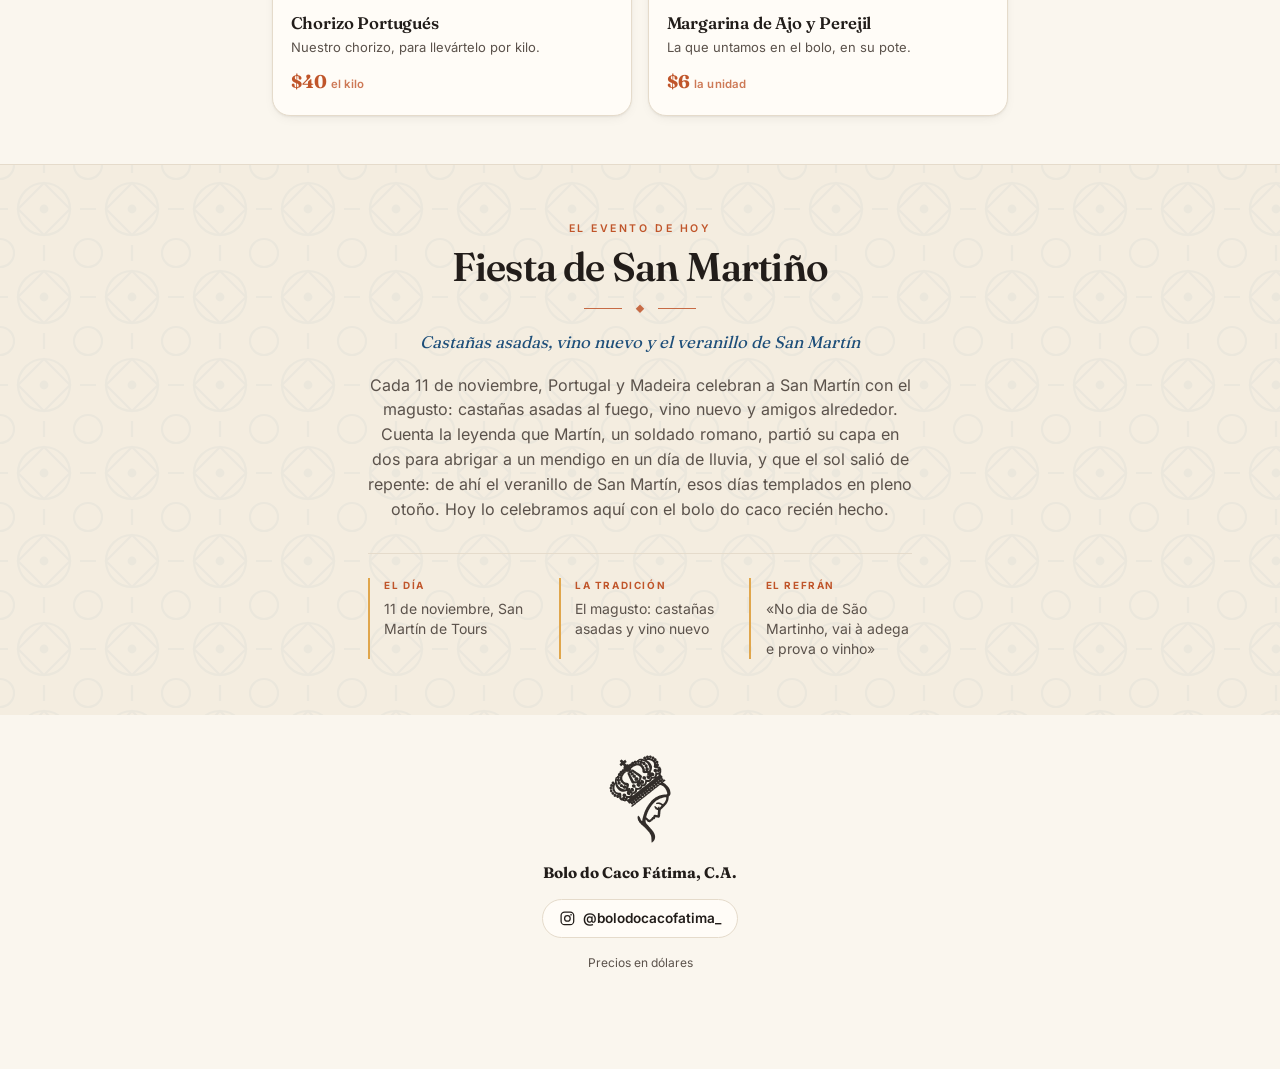
==== commit d53b27ae: "Evento: Fiesta de San Martiño; fuera el prego - El evento del día pasa a ser la fiesta de San Martiñ" ====
--- a/index.html
+++ b/index.html
@@ -2,7 +2,7 @@
 <html lang="es" data-lang="es">
 <head>
 <meta charset="utf-8">
-<meta name="version" content="2026-11-11.1">
+<meta name="version" content="2026-11-14.1">
 <meta name="viewport" content="width=device-width, initial-scale=1, viewport-fit=cover">
 <title>Bolo do Caco Fátima — Menú</title>
 <meta name="description" content="Bolo do Caco Fátima, C.A. — Bolo do caco, chorizo portugués y doçaria de Madeira. Menú de la panadería.">
@@ -21,7 +21,7 @@
 
 <link rel="preload" href="assets/fonts/fraunces-latin.woff2" as="font" type="font/woff2" crossorigin>
 <link rel="preload" href="assets/fonts/inter-latin.woff2" as="font" type="font/woff2" crossorigin>
-<link rel="stylesheet" href="assets/css/styles.css?v=2026-11-11.1">
+<link rel="stylesheet" href="assets/css/styles.css?v=2026-11-14.1">
 </head>
 <body>
 
@@ -166,7 +166,7 @@
   </div>
 </div>
 
-<script src="data/menu.js?v=2026-11-11.1"></script>
-<script src="assets/js/app.js?v=2026-11-11.1"></script>
+<script src="data/menu.js?v=2026-11-14.1"></script>
+<script src="assets/js/app.js?v=2026-11-14.1"></script>
 </body>
 </html>
